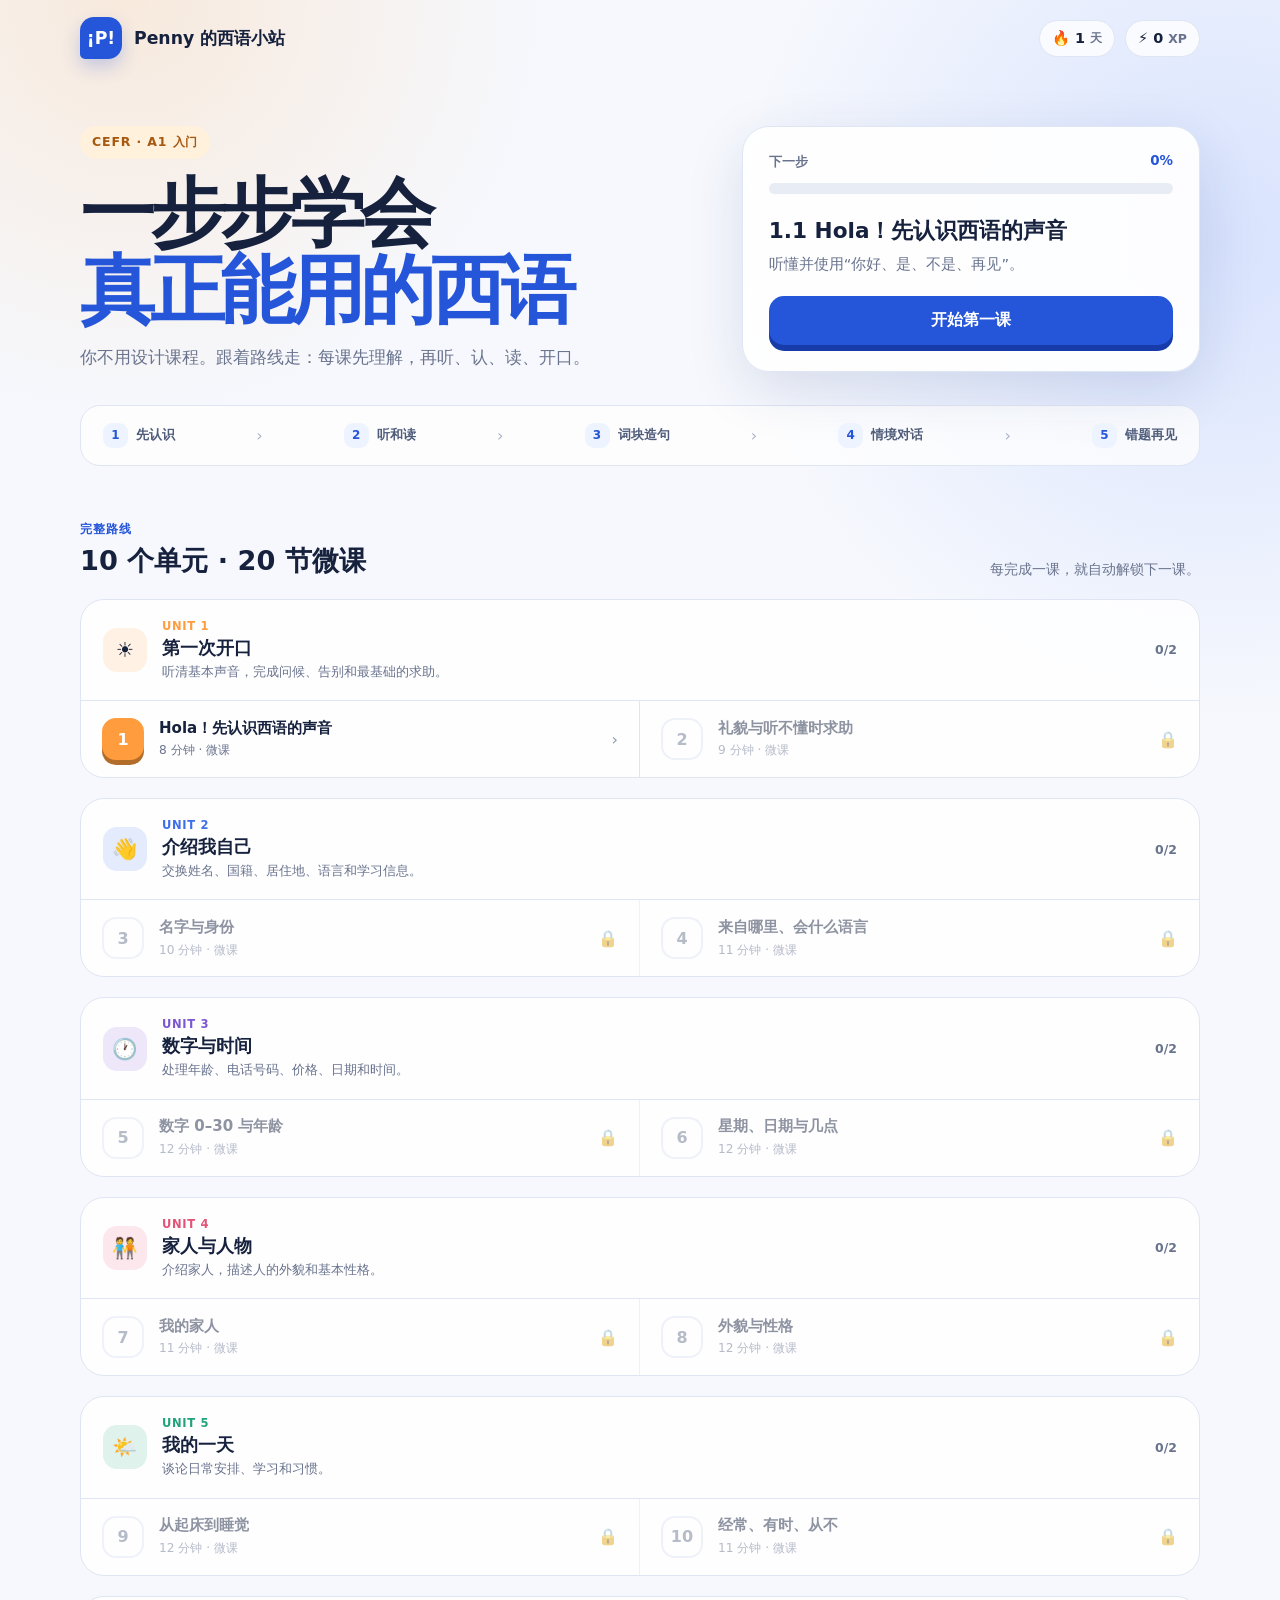
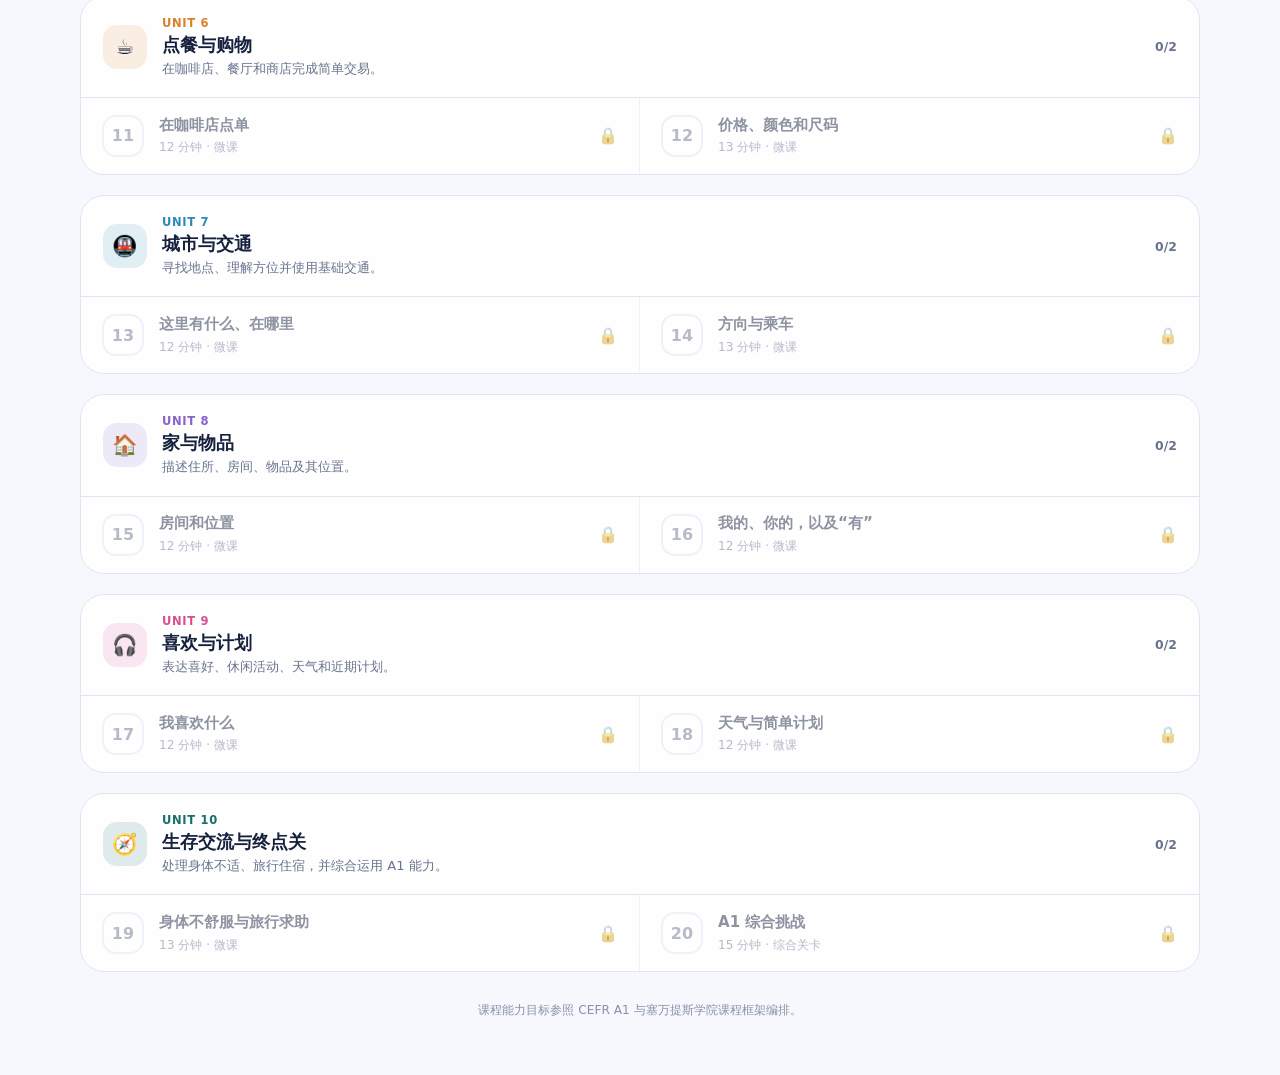
==== Penny-Spanish-A1-standalone.html @ f8fc7d8d "Add Spanish learning pages" ====
<!doctype html>
<html lang="zh-CN">
<head>
  <meta charset="UTF-8" />
  <meta name="viewport" content="width=device-width, initial-scale=1.0" />
  <meta name="theme-color" content="#2555d9" />
  <meta name="description" content="Penny 的西班牙语 A1 学习路线：从零开始，先学再练，不做拼写题。" />
  <title>Penny 的西语小站 · A1</title>
  <style>:root {
  --ink:#16213d; --muted:#69738d; --blue:#2555d9; --blue-dark:#173ba8;
  --blue-soft:#edf3ff; --paper:#fff; --bg:#f6f8fd; --line:#dfe5f2;
  --orange:#ff9c3d; --mint:#1f9f79; --red:#d9475c;
  --shadow:0 18px 55px rgba(29,55,118,.13);
}
*{box-sizing:border-box}
html{font-size:16px}
body{margin:0;min-height:100vh;color:var(--ink);background:radial-gradient(circle at 10% 0,rgba(255,171,81,.19),transparent 26rem),radial-gradient(circle at 95% 9%,rgba(54,112,255,.16),transparent 30rem),var(--bg);font-family:ui-rounded,"SF Pro Rounded","PingFang SC","Microsoft YaHei",system-ui,sans-serif}
button{font:inherit}
button:focus-visible{outline:4px solid rgba(37,85,217,.2);outline-offset:3px}
[hidden]{display:none!important}
.topbar{width:min(100% - 32px,1120px);height:76px;margin:auto;display:flex;align-items:center;justify-content:space-between;gap:16px}
.brand{display:flex;align-items:center;gap:12px;border:0;background:none;color:var(--ink);font-weight:900;font-size:1.08rem;cursor:pointer;padding:0}
.brand-mark{width:42px;height:42px;display:grid;place-items:center;color:#fff;background:var(--blue);border-radius:14px 14px 14px 5px;box-shadow:0 8px 18px rgba(37,85,217,.24)}
.top-stats{display:flex;gap:10px}.top-stats>span{display:flex;align-items:center;gap:5px;padding:9px 12px;border:1px solid var(--line);border-radius:999px;background:rgba(255,255,255,.8);font-weight:800;font-size:.9rem}.top-stats i{font-style:normal;color:var(--muted);font-size:.78rem}
main{width:min(100% - 32px,1120px);margin:auto;padding:12px 0 56px}
.course-head{display:grid;grid-template-columns:minmax(0,1.15fr) minmax(310px,.85fr);gap:42px;align-items:center;padding:38px 0 32px}
.level-pill{display:inline-flex;padding:8px 12px;border-radius:999px;background:#fff1dc;color:#a75810;font-size:.78rem;font-weight:900;letter-spacing:.07em}
.course-head h1{margin:16px 0 14px;font-size:clamp(2.35rem,6vw,4.7rem);line-height:1.02;letter-spacing:-.065em}.course-head h1 em{font-style:normal;color:var(--blue)}
.course-head>div:first-child>p{max-width:610px;margin:0;color:var(--muted);font-size:1.08rem;line-height:1.75}
.continue-card{padding:26px;border:1px solid var(--line);border-radius:27px;background:rgba(255,255,255,.94);box-shadow:var(--shadow)}
.continue-top{display:flex;justify-content:space-between;color:var(--muted);font-size:.84rem;font-weight:850}.continue-top strong{color:var(--blue)}
.big-progress{height:11px;margin:12px 0 22px;background:#e8ecf5;border-radius:99px;overflow:hidden}.big-progress>div{width:0;height:100%;background:linear-gradient(90deg,var(--orange),#ffc45d);border-radius:inherit;transition:width .35s}
.continue-card h2{margin:0 0 8px;font-size:1.35rem;line-height:1.35}.continue-card p{margin:0 0 20px;color:var(--muted);line-height:1.55;font-size:.92rem}
.primary-btn{width:100%;border:0;border-radius:15px;padding:14px 20px;color:#fff;background:var(--blue);box-shadow:0 6px 0 var(--blue-dark);font-weight:900;cursor:pointer;transition:transform .12s,box-shadow .12s}.primary-btn:active{transform:translateY(4px);box-shadow:0 2px 0 var(--blue-dark)}
.review-link{width:100%;margin-top:14px;border:0;background:none;color:var(--red);font-weight:850;cursor:pointer}.review-link span{display:inline-grid;place-items:center;min-width:22px;height:22px;margin-left:4px;border-radius:99px;background:#ffe9ed}
.method-strip{display:flex;align-items:center;justify-content:space-between;gap:10px;padding:17px 22px;border:1px solid var(--line);border-radius:20px;background:rgba(255,255,255,.75);overflow:auto}.method-strip span{display:flex;align-items:center;gap:8px;white-space:nowrap;color:#4f5c7a;font-size:.84rem;font-weight:800}.method-strip b{width:25px;height:25px;display:grid;place-items:center;border-radius:9px;background:var(--blue-soft);color:var(--blue);font-size:.75rem}.method-strip i{font-style:normal;color:#aab3c7}
.section-heading{display:flex;justify-content:space-between;align-items:end;gap:20px;margin:52px 0 20px}.section-heading span{font-size:.78rem;color:var(--blue);font-weight:900;letter-spacing:.08em}.section-heading h2{font-size:1.7rem;margin:5px 0 0}.section-heading p{color:var(--muted);font-size:.9rem;margin:0}
.course-map{display:grid;gap:20px}.unit-card{position:relative;overflow:hidden;border:1px solid var(--line);border-radius:24px;background:rgba(255,255,255,.88)}
.unit-head{display:flex;align-items:center;gap:15px;padding:19px 22px;border-bottom:1px solid var(--line)}.unit-icon{width:44px;height:44px;display:grid;place-items:center;border-radius:14px;font-size:1.28rem;background:color-mix(in srgb,var(--unit-color) 14%,white)}.unit-copy{flex:1}.unit-copy small{display:block;color:var(--unit-color);font-weight:900;font-size:.72rem;letter-spacing:.06em}.unit-copy h3{margin:3px 0;font-size:1.1rem}.unit-copy p{margin:0;color:var(--muted);font-size:.82rem;line-height:1.4}.unit-state{font-size:.78rem;color:var(--muted);font-weight:800}
.lesson-list{display:grid;grid-template-columns:1fr 1fr}.lesson-node{display:grid;grid-template-columns:45px 1fr auto;align-items:center;gap:12px;padding:17px 21px;border:0;background:transparent;text-align:left;color:var(--ink);cursor:pointer;border-right:1px solid var(--line)}.lesson-node:last-child{border-right:0}.lesson-node:hover:not(:disabled){background:#f7f9ff}.lesson-node:disabled{cursor:not-allowed;opacity:.48}.node-index{width:42px;height:42px;display:grid;place-items:center;border:2px solid var(--line);border-radius:14px;font-weight:900;color:var(--muted);background:#fff}.lesson-node.current .node-index{color:#fff;border-color:var(--unit-color);background:var(--unit-color);box-shadow:0 5px 0 color-mix(in srgb,var(--unit-color) 70%,#000)}.lesson-node.complete .node-index{color:#fff;border-color:var(--mint);background:var(--mint)}.node-copy strong{display:block;font-size:.94rem;line-height:1.3}.node-copy small{display:block;margin-top:4px;color:var(--muted);font-size:.76rem}.node-score{font-weight:900;color:var(--mint);font-size:.8rem}.lock{color:#9099ad}.course-source{text-align:center;color:#8891a7;font-size:.76rem;padding:30px 0 0}
.lesson-screen{min-height:calc(100vh - 100px)}.lesson-shell{width:min(100%,820px);margin:4px auto 0;padding:0 0 34px}.lesson-progress-row{display:flex;align-items:center;gap:14px;margin:0 0 18px}.close-btn{width:39px;height:39px;flex:0 0 auto;border:0;border-radius:12px;background:#e9edf6;color:#68738e;font-size:1.55rem;line-height:1;cursor:pointer}.lesson-progress{height:12px;flex:1;background:#e4e9f3;border-radius:99px;overflow:hidden}.lesson-progress>div{width:0;height:100%;border-radius:inherit;background:linear-gradient(90deg,var(--orange),#ffc45d);transition:width .3s}.lesson-progress-row>span{min-width:48px;text-align:right;color:var(--muted);font-size:.82rem;font-weight:850}
.lesson-stage{min-height:635px;padding:clamp(24px,6vw,48px);border:1px solid var(--line);border-radius:29px;background:#fff;box-shadow:var(--shadow);display:flex;flex-direction:column}.stage-kicker{color:var(--blue);font-size:.76rem;font-weight:900;letter-spacing:.08em;text-transform:uppercase}.lesson-stage h1{margin:9px 0 10px;font-size:clamp(1.85rem,5vw,2.8rem);line-height:1.15;letter-spacing:-.045em}.stage-sub{margin:0;color:var(--muted);line-height:1.65}.stage-body{flex:1;display:flex;flex-direction:column;justify-content:center;padding:28px 0}.intro-icon{width:86px;height:86px;display:grid;place-items:center;border-radius:27px;background:#fff0da;font-size:2.5rem;margin-bottom:24px;transform:rotate(-4deg)}.can-do{padding:18px;border-radius:18px;background:var(--blue-soft);color:#244394;line-height:1.55;font-weight:750}.stage-actions{display:flex;gap:12px;justify-content:flex-end}.secondary-btn{border:2px solid var(--line);border-bottom-width:5px;border-radius:15px;padding:11px 18px;background:#fff;color:var(--ink);font-weight:850;cursor:pointer}.stage-actions .primary-btn{width:auto;min-width:150px}
.word-grid{display:grid;grid-template-columns:1fr 1fr;gap:12px}.word-card{position:relative;padding:18px 55px 18px 18px;border:2px solid var(--line);border-radius:18px;background:#fff}.word-card strong{display:block;font-size:1.25rem;margin-bottom:5px}.word-card>span{color:var(--muted);font-size:.9rem}.mini-sound{position:absolute;right:13px;top:13px;width:36px;height:36px;display:grid;place-items:center;border:0;border-radius:11px;background:var(--blue-soft);color:var(--blue);cursor:pointer}.mini-sound svg{width:19px}.word-tip{grid-column:1/-1;margin-top:7px;padding:12px 15px;border-radius:14px;background:#fff7e9;color:#8a581d;font-size:.84rem;line-height:1.5}
.grammar-card{padding:23px;border:1px solid #cbd8fb;border-radius:21px;background:linear-gradient(145deg,#f4f7ff,#fff)}.grammar-card h2{margin:0 0 8px;font-size:1.35rem}.grammar-card>p{margin:0 0 17px;color:#52617f;line-height:1.65}.examples{display:grid;gap:8px}.examples span{padding:10px 12px;border-radius:11px;background:#fff;color:#33415f;font-size:.9rem;font-weight:750}.listen-box{display:flex;align-items:center;gap:20px}.sound-main{width:86px;height:86px;display:grid;place-items:center;flex:0 0 auto;border:0;border-radius:25px;background:var(--blue);color:#fff;box-shadow:0 8px 0 var(--blue-dark);cursor:pointer}.sound-main:active{transform:translateY(5px);box-shadow:0 3px 0 var(--blue-dark)}.sound-main svg{width:37px}.slow-btn{margin-top:12px;border:1px solid #cbd7fb;border-radius:11px;padding:8px 11px;background:var(--blue-soft);color:var(--blue-dark);font-weight:800;cursor:pointer}.big-prompt{font-size:clamp(1.55rem,5vw,2.5rem);font-weight:900;line-height:1.3}.context{color:var(--muted);font-weight:750;margin-bottom:10px}
.answers{display:grid;grid-template-columns:1fr 1fr;gap:11px}.answer{min-height:62px;padding:13px 15px;border:2px solid var(--line);border-bottom-width:5px;border-radius:16px;background:#fff;color:var(--ink);font-weight:780;text-align:left;cursor:pointer;line-height:1.4}.answer:hover:not(:disabled){border-color:#9fb4f0;background:#f8faff}.answer.correct{border-color:var(--mint);background:#ebfaf5;color:#157258}.answer.wrong{border-color:var(--red);background:#fff0f2;color:#a32f40}.answer:disabled{cursor:default}.feedback{display:flex;align-items:center;justify-content:space-between;gap:15px;margin-top:18px;padding:16px;border-radius:17px}.feedback.good{background:#eafaf4;color:#176e56}.feedback.bad{background:#fff0f2;color:#9e3041}.feedback strong{display:block;margin-bottom:3px}.feedback small{font-size:.84rem;line-height:1.45}.feedback .primary-btn{width:auto;min-width:115px;box-shadow:none;background:currentColor}.feedback .primary-btn span{color:#fff}
.token-bank,.sentence-line{display:flex;flex-wrap:wrap;gap:10px;min-height:73px;padding:14px;border-radius:16px}.sentence-line{margin-bottom:15px;border:2px dashed #cbd4e5;background:#fafbfe}.token-bank{background:#f0f3f9}.token{border:2px solid #d4dbea;border-bottom-width:4px;border-radius:12px;padding:10px 13px;background:#fff;color:var(--ink);font-weight:850;cursor:pointer}.token.used{opacity:.28;pointer-events:none}.order-tools{display:flex;justify-content:space-between;align-items:center;margin-top:14px}.order-tools small{color:var(--muted)}.check-btn{border:0;border-radius:13px;padding:11px 18px;background:var(--blue);color:#fff;font-weight:900;cursor:pointer}.check-btn:disabled{opacity:.4;cursor:not-allowed}
.summary{text-align:center;align-items:center}.summary-icon{width:96px;height:96px;display:grid;place-items:center;border-radius:30px;background:#fff0da;font-size:2.8rem;transform:rotate(-5deg);margin:0 auto 20px}.score-ring{font-size:2.6rem;color:var(--blue);font-weight:950;letter-spacing:-.05em}.summary-list{display:flex;justify-content:center;gap:12px;margin:22px 0}.summary-list span{padding:10px 14px;border-radius:12px;background:#f1f4fa;color:#53607b;font-size:.85rem;font-weight:800}
.match-grid{display:grid;grid-template-columns:1fr 1fr;gap:10px}.match-item{min-height:54px;border:2px solid var(--line);border-bottom-width:4px;border-radius:14px;background:#fff;font-weight:800;color:var(--ink);cursor:pointer}.match-item.selected{border-color:var(--blue);background:var(--blue-soft)}.match-item.matched{border-color:var(--mint);background:#eafaf4;color:#157258;pointer-events:none}.match-status{text-align:center;color:var(--muted);font-size:.86rem;margin-top:14px}
@media(max-width:820px){.course-head{grid-template-columns:1fr;gap:26px;padding-top:20px}.course-head h1 br{display:none}.lesson-list{grid-template-columns:1fr}.lesson-node{border-right:0;border-bottom:1px solid var(--line)}.lesson-node:last-child{border-bottom:0}.method-strip{justify-content:flex-start}.section-heading{margin-top:38px}.lesson-stage{min-height:620px}}
@media(max-width:560px){.topbar,main{width:min(100% - 18px,1120px)}.topbar{height:64px}.brand-name{display:none}.brand-mark{width:39px;height:39px}.top-stats>span:first-child{display:none}.course-head{padding-top:13px}.course-head h1{font-size:2.55rem}.continue-card{padding:21px;border-radius:23px}.method-strip{margin:0 -9px;border-left:0;border-right:0;border-radius:0}.section-heading{align-items:start}.section-heading>p{display:none}.unit-head{padding:16px}.unit-state{display:none}.lesson-node{padding:15px}.lesson-stage{padding:22px 18px;border-radius:22px;min-height:calc(100vh - 105px)}.answers,.word-grid{grid-template-columns:1fr}.feedback{align-items:stretch;flex-direction:column}.feedback .primary-btn{width:100%}.stage-actions{flex-direction:column-reverse}.stage-actions .primary-btn{width:100%}.secondary-btn{width:100%}.listen-box{align-items:flex-start;flex-direction:column}.summary-list{flex-wrap:wrap}.match-item{font-size:.9rem}.lesson-progress-row{margin-top:3px}}
@media(prefers-reduced-motion:reduce){*{transition:none!important;scroll-behavior:auto!important}}
</style>
</head>
<body>
  <header class="topbar">
    <button class="brand" id="homeBtn" aria-label="返回课程首页">
      <span class="brand-mark">¡P!</span><span class="brand-name">Penny 的西语小站</span>
    </button>
    <div class="top-stats" aria-label="学习数据">
      <span title="连续学习天数">🔥 <b id="streak">1</b><i>天</i></span>
      <span title="累计经验值">⚡ <b id="xp">0</b><i>XP</i></span>
    </div>
  </header>

  <main>
    <section id="dashboard" class="screen dashboard-screen">
      <div class="course-head">
        <div>
          <span class="level-pill">CEFR · A1 入门</span>
          <h1>一步步学会<br><em>真正能用的西语</em></h1>
          <p>你不用设计课程。跟着路线走：每课先理解，再听、认、读、开口。</p>
        </div>
        <div class="continue-card">
          <div class="continue-top"><span>下一步</span><strong id="coursePercent">0%</strong></div>
          <div class="big-progress"><div id="courseProgress"></div></div>
          <h2 id="nextLessonTitle">Hola！先认识西语的声音</h2>
          <p id="nextLessonGoal">听懂并使用最基本的问候。</p>
          <button class="primary-btn" id="continueBtn">开始第一课</button>
          <button class="review-link" id="reviewBtn" hidden>复习错题 <span id="reviewCount">0</span></button>
        </div>
      </div>

      <div class="method-strip" aria-label="每课学习流程">
        <span><b>1</b> 先认识</span><i>›</i><span><b>2</b> 听和读</span><i>›</i><span><b>3</b> 词块造句</span><i>›</i><span><b>4</b> 情境对话</span><i>›</i><span><b>5</b> 错题再见</span>
      </div>

      <div class="section-heading">
        <div><span>完整路线</span><h2>10 个单元 · 20 节微课</h2></div>
        <p>每完成一课，就自动解锁下一课。</p>
      </div>
      <div id="courseMap" class="course-map"></div>
      <footer class="course-source">课程能力目标参照 CEFR A1 与塞万提斯学院课程框架编排。</footer>
    </section>

    <section id="lessonScreen" class="screen lesson-screen" hidden>
      <div class="lesson-shell">
        <div class="lesson-progress-row">
          <button class="close-btn" id="closeLesson" aria-label="退出本课">×</button>
          <div class="lesson-progress" role="progressbar" aria-label="本课进度" aria-valuemin="0" aria-valuemax="100"><div id="lessonProgress"></div></div>
          <span id="lessonStep">1 / 7</span>
        </div>
        <div id="lessonStage" class="lesson-stage" aria-live="polite"></div>
      </div>
    </section>
  </main>

  <template id="soundIcon">
    <svg viewBox="0 0 24 24" fill="none" stroke="currentColor" stroke-width="2.2" aria-hidden="true"><path d="M11 5 6 9H3v6h3l5 4V5Z"/><path d="M15.5 8.5a5 5 0 0 1 0 7"/><path d="M18 6a8.5 8.5 0 0 1 0 12"/></svg>
  </template>

  <script>window.COURSE = {
  title: '西班牙语 A1 路线',
  subtitle: '从完全零基础，到能处理简单日常交流',
  units: [
    {
      id: 'u1', number: 1, title: '第一次开口', icon: '☀️', color: '#ff9c3d',
      goal: '听清基本声音，完成问候、告别和最基础的求助。',
      lessons: [
        {
          id: 'l1', title: 'Hola！先认识西语的声音', minutes: 8,
          canDo: '听懂并使用“你好、是、不是、再见”。',
          words: [
            {es:'hola', zh:'你好', tip:'h 不发音，读起来接近“哦啦”。'},
            {es:'sí', zh:'是；对', tip:'í 上的重音符号表示这里要重读。'},
            {es:'no', zh:'不；不是', tip:'西语的 o 发音干净，不要拖成“欧”。'},
            {es:'adiós', zh:'再见', tip:'重音落在 ó。'}
          ],
          grammar: {title:'西语元音很稳定', body:'a、e、i、o、u 通常分别保持接近“啊、诶、衣、哦、乌”的声音。先听准，不要求你现在拼写。', examples:['hola · 你好','sí · 是','no · 不']},
          sentence: {es:'Hola, soy Penny.', zh:'你好，我是 Penny。'},
          order: {tokens:['Hola,','soy','Penny.'], answer:'Hola, soy Penny.', zh:'你好，我是 Penny。'},
          dialogue: {context:'第一次见到新同学。', prompt:'对方说：¡Hola!', choices:['¡Hola!','Adiós.','No.','Perdón.'], answer:'¡Hola!', note:'别人问候你时，直接用 Hola 回应就很自然。'}
        },
        {
          id: 'l2', title: '礼貌与听不懂时求助', minutes: 9,
          canDo: '说谢谢、请、对不起，并请对方慢一点或重复。',
          words: [
            {es:'gracias', zh:'谢谢', tip:'常用表达，末尾 s 要轻轻带出。'},
            {es:'por favor', zh:'请', tip:'放在请求后面会更自然。'},
            {es:'perdón', zh:'对不起；劳驾', tip:'可用于道歉或引起别人注意。'},
            {es:'no entiendo', zh:'我不明白', tip:'entender 是“理解”，这里直接记整句。'}
          ],
          grammar: {title:'先学整块表达', body:'初学阶段不用急着拆每个词。把 No entiendo 和 ¿Puede repetir? 当作两块能立刻使用的工具。', examples:['No entiendo. · 我不明白','¿Puede repetir? · 您能重复吗？','Más despacio, por favor. · 请慢一点']},
          sentence: {es:'Más despacio, por favor.', zh:'请说慢一点。'},
          order: {tokens:['No','entiendo.'], answer:'No entiendo.', zh:'我不明白。'},
          dialogue: {context:'对方说得太快，你没有听懂。', prompt:'最合适的回应是：', choices:['¿Puede repetir, por favor?','Muy bien.','Me llamo Penny.','Hasta mañana.'], answer:'¿Puede repetir, por favor?', note:'Puede repetir 是礼貌的“您能重复吗”。'}
        }
      ]
    },
    {
      id: 'u2', number: 2, title: '介绍我自己', icon: '👋', color: '#3f6ee8',
      goal: '交换姓名、国籍、居住地、语言和学习信息。',
      lessons: [
        {
          id: 'l3', title: '名字与身份', minutes: 10,
          canDo: '介绍自己的名字，并询问对方叫什么。',
          words: [
            {es:'me llamo', zh:'我叫……', tip:'ll 在多数地区接近汉语“耶/亚”的起始音。'},
            {es:'soy', zh:'我是……', tip:'来自 ser，用于身份。'},
            {es:'¿cómo?', zh:'怎样；怎么', tip:'疑问词带重音符号。'},
            {es:'mucho gusto', zh:'很高兴认识你', tip:'见面时的固定表达。'}
          ],
          grammar: {title:'Me llamo 和 Soy', body:'Me llamo + 名字表示“我叫……”；Soy + 身份或国籍表示“我是……”。', examples:['Me llamo Penny. · 我叫 Penny','Soy estudiante. · 我是学生','¿Cómo te llamas? · 你叫什么？']},
          sentence: {es:'Me llamo Penny y soy estudiante.', zh:'我叫 Penny，是一名学生。'},
          order: {tokens:['Me','llamo','Penny.'], answer:'Me llamo Penny.', zh:'我叫 Penny。'},
          dialogue: {context:'别人问：¿Cómo te llamas?', prompt:'选择正确回答。', choices:['Me llamo Penny.','Estoy bien.','Soy de China.','Tengo veinte años.'], answer:'Me llamo Penny.', note:'¿Cómo te llamas? 专门询问名字。'}
        },
        {
          id: 'l4', title: '来自哪里、会什么语言', minutes: 11,
          canDo: '说出来自哪里、住在哪里，以及会说什么语言。',
          words: [
            {es:'China', zh:'中国', tip:'西班牙语中 ch 发音接近“吃”的开头。'},
            {es:'español', zh:'西班牙语', tip:'ñ 是西语特色字母，接近“ny”。'},
            {es:'vivo en', zh:'我住在……', tip:'地点前常用 en。'},
            {es:'hablo', zh:'我说；我会说', tip:'h 不发音。'}
          ],
          grammar: {title:'de 表来源，en 表地点', body:'Soy de + 地方表示来自哪里；Vivo en + 地方表示住在哪里。', examples:['Soy de China. · 我来自中国','Vivo en Wuhan. · 我住在武汉','Hablo chino. · 我说中文']},
          sentence: {es:'Soy de China y vivo en Wuhan.', zh:'我来自中国，住在武汉。'},
          order: {tokens:['Vivo','en','Wuhan.'], answer:'Vivo en Wuhan.', zh:'我住在武汉。'},
          dialogue: {context:'对方问：¿De dónde eres?（你来自哪里？）', prompt:'选择正确回答。', choices:['Soy de China.','Vivo bien.','Hablo en China.','Me llamo China.'], answer:'Soy de China.', note:'¿De dónde eres? 询问来源，回答用 Soy de…。'}
        }
      ]
    },
    {
      id: 'u3', number: 3, title: '数字与时间', icon: '🕐', color: '#7b57d1',
      goal: '处理年龄、电话号码、价格、日期和时间。',
      lessons: [
        {
          id: 'l5', title: '数字 0–30 与年龄', minutes: 12,
          canDo: '听懂基础数字，说自己的年龄和电话号码。',
          words: [
            {es:'uno', zh:'一', tip:'放在名词前有时会变成 un。'},
            {es:'diez', zh:'十', tip:'西班牙常读 /θ/，拉美通常读 /s/；都正确。'},
            {es:'veintiuno', zh:'二十一', tip:'放在阳性名词 años 前写作 veintiún。'},
            {es:'años', zh:'岁；年', tip:'ñ 不能读成普通 n。'}
          ],
          grammar: {title:'西语用“拥有”表达年龄', body:'中文说“我是二十一岁”，西语说 Tengo veintiún años，字面是“我拥有二十一年”。', examples:['Tengo veintiún años. · 我二十一岁','¿Cuántos años tienes? · 你几岁？','Mi número es… · 我的号码是……']},
          sentence: {es:'Tengo veintiún años.', zh:'我二十一岁。'},
          order: {tokens:['Tengo','veintiún','años.'], answer:'Tengo veintiún años.', zh:'我二十一岁。'},
          dialogue: {context:'别人问：¿Cuántos años tienes?', prompt:'选择正确回答。', choices:['Tengo veintiún años.','Soy veintiuno.','Me llamo veintiuno.','Vivo veintiuno.'], answer:'Tengo veintiún años.', note:'年龄固定用 tener + 数字 + años。'}
        },
        {
          id: 'l6', title: '星期、日期与几点', minutes: 12,
          canDo: '询问和理解星期、日期及整点时间。',
          words: [
            {es:'hoy', zh:'今天', tip:'h 不发音。'},
            {es:'mañana', zh:'明天；早晨', tip:'具体意思由语境决定。'},
            {es:'lunes', zh:'星期一', tip:'西语的星期通常不大写。'},
            {es:'la hora', zh:'时间；钟点', tip:'¿Qué hora es? 表示“几点了？”'}
          ],
          grammar: {title:'一点用单数，其余用复数', body:'一点说 Es la una；两点及以后说 Son las dos / tres…。', examples:['Es la una. · 一点','Son las tres. · 三点','Hoy es lunes. · 今天星期一']},
          sentence: {es:'Hoy es lunes y son las tres.', zh:'今天星期一，现在三点。'},
          order: {tokens:['Son','las','tres.'], answer:'Son las tres.', zh:'现在三点。'},
          dialogue: {context:'你想知道现在几点。', prompt:'应该怎样问？', choices:['¿Qué hora es?','¿Cuántos años tienes?','¿Cómo te llamas?','¿Dónde vives?'], answer:'¿Qué hora es?', note:'¿Qué hora es? 是询问时间的固定说法。'}
        }
      ]
    },
    {
      id: 'u4', number: 4, title: '家人与人物', icon: '🧑‍🤝‍🧑', color: '#e25475',
      goal: '介绍家人，描述人的外貌和基本性格。',
      lessons: [
        {
          id: 'l7', title: '我的家人', minutes: 11,
          canDo: '说清家庭成员和简单关系。',
          words: [
            {es:'madre', zh:'母亲', tip:'也常说 mamá。'},
            {es:'padre', zh:'父亲', tip:'也常说 papá。'},
            {es:'hermana', zh:'姐妹', tip:'男性兄弟是 hermano。'},
            {es:'familia', zh:'家庭；家人', tip:'重音在 mi。'}
          ],
          grammar: {title:'mi 是“我的”', body:'mi + 单数名词，mis + 复数名词。它不随说话者性别变化。', examples:['mi madre · 我的母亲','mis hermanos · 我的兄弟姐妹','Esta es mi familia. · 这是我的家人']},
          sentence: {es:'Esta es mi madre.', zh:'这是我的母亲。'},
          order: {tokens:['Esta','es','mi','familia.'], answer:'Esta es mi familia.', zh:'这是我的家人。'},
          dialogue: {context:'你向朋友展示一张家庭照。', prompt:'怎样介绍照片中的母亲？', choices:['Esta es mi madre.','Soy mi madre.','Tiene mi madre.','Vivo mi madre.'], answer:'Esta es mi madre.', note:'介绍某人可以用 Este/Esta es…。'}
        },
        {
          id: 'l8', title: '外貌与性格', minutes: 12,
          canDo: '用几个简单词描述一个人。',
          words: [
            {es:'alta', zh:'高的（女性）', tip:'描述男性通常用 alto。'},
            {es:'joven', zh:'年轻的', tip:'男女形式相同。'},
            {es:'simpática', zh:'友善的（女性）', tip:'男性形式是 simpático。'},
            {es:'pelo', zh:'头发', tip:'Tiene el pelo largo = 她/他留长发。'}
          ],
          grammar: {title:'形容词常配合阴阳性', body:'很多以 -o 结尾的形容词描述女性时变成 -a；以 -e 等结尾的词常不变。', examples:['Él es alto. · 他很高','Ella es alta. · 她很高','Ella es joven. · 她很年轻']},
          sentence: {es:'Ella es joven y simpática.', zh:'她年轻而且友善。'},
          order: {tokens:['Ella','es','muy','simpática.'], answer:'Ella es muy simpática.', zh:'她非常友善。'},
          dialogue: {context:'朋友问：¿Cómo es Ana?（Ana 是什么样的人？）', prompt:'选择合适回答。', choices:['Es joven y simpática.','Se llama Ana.','Tiene veinte años de hora.','Vive una hermana.'], answer:'Es joven y simpática.', note:'¿Cómo es…? 常用来询问人的特点。'}
        }
      ]
    },
    {
      id: 'u5', number: 5, title: '我的一天', icon: '🌤️', color: '#20a27a',
      goal: '谈论日常安排、学习和习惯。',
      lessons: [
        {
          id: 'l9', title: '从起床到睡觉', minutes: 12,
          canDo: '按顺序描述一天中的基本活动。',
          words: [
            {es:'me levanto', zh:'我起床', tip:'这是反身动词 levantarse 的“我”形式。'},
            {es:'desayuno', zh:'我吃早餐；早餐', tip:'既可以是动词，也可以是名词。'},
            {es:'estudio', zh:'我学习', tip:'-o 常提示主语是“我”。'},
            {es:'duermo', zh:'我睡觉', tip:'来自 dormir。'}
          ],
          grammar: {title:'先掌握“我”的现在时', body:'许多规则动词的“我”形式以 -o 结尾：hablo、estudio、trabajo。先用它们说自己的生活。', examples:['Estudio español. · 我学西语','Trabajo por la tarde. · 我下午工作','Duermo a las once. · 我十一点睡']},
          sentence: {es:'Estudio por la mañana.', zh:'我上午学习。'},
          order: {tokens:['Me','levanto','a','las','ocho.'], answer:'Me levanto a las ocho.', zh:'我八点起床。'},
          dialogue: {context:'朋友问：¿Qué haces por la mañana?（你上午做什么？）', prompt:'选择合适回答。', choices:['Estudio por la mañana.','Soy la mañana.','Tengo la mañana.','Me llamo mañana.'], answer:'Estudio por la mañana.', note:'¿Qué haces? 是“你做什么？”。'}
        },
        {
          id: 'l10', title: '经常、有时、从不', minutes: 11,
          canDo: '表达活动频率和简单习惯。',
          words: [
            {es:'siempre', zh:'总是', tip:'表示最高频率。'},
            {es:'normalmente', zh:'通常', tip:'很多 -mente 结尾的词相当于副词。'},
            {es:'a veces', zh:'有时', tip:'作为一个固定词组记忆。'},
            {es:'nunca', zh:'从不', tip:'放在动词前可直接否定。'}
          ],
          grammar: {title:'频率词放在动词附近', body:'Siempre estudio…、A veces estudio…、Nunca estudio…。这些词不随人称变化。', examples:['Siempre desayuno. · 我总吃早餐','A veces cocino. · 我有时做饭','Nunca fumo. · 我从不抽烟']},
          sentence: {es:'A veces estudio por la noche.', zh:'我有时晚上学习。'},
          order: {tokens:['Nunca','bebo','café.'], answer:'Nunca bebo café.', zh:'我从不喝咖啡。'},
          dialogue: {context:'别人问：¿Estudias español todos los días?', prompt:'你想说“有时学习”。', choices:['A veces estudio.','Soy estudio.','Estudio nunca a veces.','Tengo español.'], answer:'A veces estudio.', note:'A veces 可以直接放在动词前。'}
        }
      ]
    },
    {
      id: 'u6', number: 6, title: '点餐与购物', icon: '☕', color: '#d98029',
      goal: '在咖啡店、餐厅和商店完成简单交易。',
      lessons: [
        {
          id: 'l11', title: '在咖啡店点单', minutes: 12,
          canDo: '礼貌地点饮料和食物，并请求结账。',
          words: [
            {es:'agua', zh:'水', tip:'虽然以 a 开头，agua 仍是阴性名词。'},
            {es:'café', zh:'咖啡', tip:'é 表示末尾重读。'},
            {es:'quiero', zh:'我想要', tip:'来自 querer。'},
            {es:'la cuenta', zh:'账单', tip:'结账时说 La cuenta, por favor。'}
          ],
          grammar: {title:'Quiero + 东西', body:'Quiero… 直接清楚；在服务场景中加 por favor 就足够礼貌。', examples:['Quiero un café. · 我想要一杯咖啡','Para mí, agua. · 我要水','La cuenta, por favor. · 请结账']},
          sentence: {es:'Quiero un café con leche.', zh:'我想要一杯牛奶咖啡。'},
          order: {tokens:['La','cuenta,','por','favor.'], answer:'La cuenta, por favor.', zh:'请结账。'},
          dialogue: {context:'店员问：¿Qué desea?（您要什么？）', prompt:'你想点一杯咖啡。', choices:['Quiero un café, por favor.','Soy un café.','Tengo la cuenta.','Café llamo.'], answer:'Quiero un café, por favor.', note:'Quiero + 名词是最实用的点单句式。'}
        },
        {
          id: 'l12', title: '价格、颜色和尺码', minutes: 13,
          canDo: '询问价格，并指出想要的颜色或尺码。',
          words: [
            {es:'¿cuánto cuesta?', zh:'多少钱？', tip:'cuánto 是疑问词，要带重音。'},
            {es:'barato', zh:'便宜的', tip:'女性形式 barata。'},
            {es:'grande', zh:'大的；大码', tip:'男女形式相同。'},
            {es:'rojo', zh:'红色的', tip:'女性形式 roja。'}
          ],
          grammar: {title:'名词前常需要 un / una', body:'un 常配阳性单数名词，una 常配阴性单数名词。先跟着词一起记。', examples:['un café · 一杯咖啡','una camiseta · 一件T恤','una talla grande · 一个大码']},
          sentence: {es:'Quiero una camiseta roja.', zh:'我想要一件红色T恤。'},
          order: {tokens:['¿Cuánto','cuesta','esta','camiseta?'], answer:'¿Cuánto cuesta esta camiseta?', zh:'这件T恤多少钱？'},
          dialogue: {context:'你看中一件衣服，想问价格。', prompt:'应该怎样问？', choices:['¿Cuánto cuesta?','¿Qué hora es?','¿Dónde vives?','¿Cómo estás?'], answer:'¿Cuánto cuesta?', note:'问单件商品价格用 ¿Cuánto cuesta?。'}
        }
      ]
    },
    {
      id: 'u7', number: 7, title: '城市与交通', icon: '🚇', color: '#2b8ab7',
      goal: '寻找地点、理解方位并使用基础交通。',
      lessons: [
        {
          id: 'l13', title: '这里有什么、在哪里', minutes: 12,
          canDo: '询问某地是否有设施，以及具体在哪里。',
          words: [
            {es:'hay', zh:'有；存在', tip:'各种数量都用 hay，不变化。'},
            {es:'está', zh:'在……；位于', tip:'询问具体位置时常用。'},
            {es:'baño', zh:'卫生间', tip:'ñ 的声音接近“ny”。'},
            {es:'estación', zh:'车站', tip:'ó 重读。'}
          ],
          grammar: {title:'hay 与 está 不一样', body:'Hay 用来问“有没有”；está 用来问一个已知事物“在哪里”。', examples:['¿Hay un baño? · 有卫生间吗？','¿Dónde está el baño? · 卫生间在哪？','Hay una estación aquí. · 这里有车站']},
          sentence: {es:'Hay una farmacia cerca.', zh:'附近有一家药店。'},
          order: {tokens:['¿Dónde','está','el','baño?'], answer:'¿Dónde está el baño?', zh:'卫生间在哪里？'},
          dialogue: {context:'你不知道附近有没有地铁站。', prompt:'应该怎样问？', choices:['¿Hay una estación de metro cerca?','¿Es una estación?','¿Tengo metro?','¿Cuánto estación?'], answer:'¿Hay una estación de metro cerca?', note:'询问是否存在某处，用 ¿Hay…?。'}
        },
        {
          id: 'l14', title: '方向与乘车', minutes: 13,
          canDo: '听懂左右直行，并询问如何到达。',
          words: [
            {es:'derecha', zh:'右边', tip:'a la derecha = 向右。'},
            {es:'izquierda', zh:'左边', tip:'a la izquierda = 向左。'},
            {es:'todo recto', zh:'一直走', tip:'常见指路表达。'},
            {es:'autobús', zh:'公共汽车', tip:'ú 重读。'}
          ],
          grammar: {title:'¿Cómo llego a…?', body:'用这句询问“我怎么到……？”；方向前常用 a：a la derecha、a la izquierda。', examples:['Todo recto. · 一直走','Gira a la derecha. · 向右转','Voy en autobús. · 我坐公交去']},
          sentence: {es:'Sigue todo recto y gira a la izquierda.', zh:'一直走，然后向左转。'},
          order: {tokens:['Gira','a','la','derecha.'], answer:'Gira a la derecha.', zh:'向右转。'},
          dialogue: {context:'你想去火车站。', prompt:'选择正确问法。', choices:['¿Cómo llego a la estación?','¿Cuánto es la estación?','¿Quién estación?','¿Tengo a la estación?'], answer:'¿Cómo llego a la estación?', note:'¿Cómo llego a…? 是问路的核心句式。'}
        }
      ]
    },
    {
      id: 'u8', number: 8, title: '家与物品', icon: '🏠', color: '#8962c9',
      goal: '描述住所、房间、物品及其位置。',
      lessons: [
        {
          id: 'l15', title: '房间和位置', minutes: 12,
          canDo: '指出家中房间，并描述东西在哪里。',
          words: [
            {es:'cocina', zh:'厨房', tip:'西班牙常读 /θ/，拉美常读 /s/。'},
            {es:'habitación', zh:'房间；卧室', tip:'也常说 dormitorio。'},
            {es:'encima de', zh:'在……上面', tip:'作为整个介词短语记忆。'},
            {es:'debajo de', zh:'在……下面', tip:'与 encima de 相对。'}
          ],
          grammar: {title:'位置表达后接 de', body:'encima de、debajo de、al lado de 后面再接物品或地点。', examples:['encima de la mesa · 在桌上','debajo de la cama · 在床下','al lado de la puerta · 在门旁']},
          sentence: {es:'El libro está encima de la mesa.', zh:'书在桌子上。'},
          order: {tokens:['Está','debajo','de','la','cama.'], answer:'Está debajo de la cama.', zh:'它在床下面。'},
          dialogue: {context:'朋友问：¿Dónde está el libro?', prompt:'书在桌子上。', choices:['Está encima de la mesa.','Hay el libro mesa.','Es encima mesa.','Tiene una mesa.'], answer:'Está encima de la mesa.', note:'具体物品的位置用 está + 位置。'}
        },
        {
          id: 'l16', title: '我的、你的，以及“有”', minutes: 12,
          canDo: '谈论拥有的物品，并辨认是谁的。',
          words: [
            {es:'tengo', zh:'我有', tip:'来自 tener。'},
            {es:'tienes', zh:'你有', tip:'这是 tú 的形式。'},
            {es:'mi', zh:'我的', tip:'复数形式 mis。'},
            {es:'tu', zh:'你的', tip:'这里不带重音；tú 带重音时是“你”。'}
          ],
          grammar: {title:'tengo / tienes', body:'Tengo 表示“我有”，Tienes 表示“你有”。这两个形式要分别记住。', examples:['Tengo un libro. · 我有一本书','¿Tienes coche? · 你有车吗？','Es mi móvil. · 这是我的手机']},
          sentence: {es:'Tengo una habitación pequeña.', zh:'我有一间小房间。'},
          order: {tokens:['¿Tienes','un','ordenador?'], answer:'¿Tienes un ordenador?', zh:'你有电脑吗？'},
          dialogue: {context:'朋友指着手机问：¿Es tu móvil?', prompt:'你想回答“是的，是我的”。', choices:['Sí, es mi móvil.','Sí, tengo tu móvil.','Soy un móvil.','Está mi sí.'], answer:'Sí, es mi móvil.', note:'确认所属关系可用 Sí, es mi…。'}
        }
      ]
    },
    {
      id: 'u9', number: 9, title: '喜欢与计划', icon: '🎧', color: '#d64f91',
      goal: '表达喜好、休闲活动、天气和近期计划。',
      lessons: [
        {
          id: 'l17', title: '我喜欢什么', minutes: 12,
          canDo: '说自己喜欢或不喜欢的事物和活动。',
          words: [
            {es:'me gusta', zh:'我喜欢（单数或活动）', tip:'字面更接近“它令我喜欢”。'},
            {es:'me gustan', zh:'我喜欢（复数事物）', tip:'复数名词前用 gustan。'},
            {es:'música', zh:'音乐', tip:'ú 重读。'},
            {es:'leer', zh:'阅读', tip:'动词原形，可接在 me gusta 后。'}
          ],
          grammar: {title:'gusta 看后面的东西', body:'后面是一个事物或一个活动，用 gusta；后面是多个事物，用 gustan。', examples:['Me gusta el café. · 我喜欢咖啡','Me gusta leer. · 我喜欢阅读','Me gustan los libros. · 我喜欢书']},
          sentence: {es:'Me gusta escuchar música.', zh:'我喜欢听音乐。'},
          order: {tokens:['Me','gustan','los','libros.'], answer:'Me gustan los libros.', zh:'我喜欢书。'},
          dialogue: {context:'别人问：¿Qué te gusta hacer?', prompt:'你想说喜欢阅读。', choices:['Me gusta leer.','Soy leer.','Tengo gusta.','Leo me libros.'], answer:'Me gusta leer.', note:'喜欢做某事：Me gusta + 动词原形。'}
        },
        {
          id: 'l18', title: '天气与简单计划', minutes: 12,
          canDo: '描述常见天气，并说今天或明天要做什么。',
          words: [
            {es:'hace calor', zh:'天气热', tip:'描述天气常用 hacer。'},
            {es:'hace frío', zh:'天气冷', tip:'í 重读。'},
            {es:'llueve', zh:'下雨', tip:'ll 的发音随地区不同。'},
            {es:'voy a', zh:'我要；我打算', tip:'后面接动词原形。'}
          ],
          grammar: {title:'ir a + 动词：近期打算', body:'Voy a + 动词原形，用来表达“我打算做……”。', examples:['Voy a estudiar. · 我要学习','Voy a salir. · 我要出门','Mañana voy a descansar. · 明天我要休息']},
          sentence: {es:'Mañana voy a estudiar español.', zh:'明天我要学习西班牙语。'},
          order: {tokens:['Hoy','hace','mucho','calor.'], answer:'Hoy hace mucho calor.', zh:'今天天气很热。'},
          dialogue: {context:'朋友问：¿Qué vas a hacer mañana?', prompt:'你想说明天要休息。', choices:['Voy a descansar.','Soy descanso.','Hace descansar.','Tengo mañana.'], answer:'Voy a descansar.', note:'近期计划用 voy a + 动词原形。'}
        }
      ]
    },
    {
      id: 'u10', number: 10, title: '生存交流与终点关', icon: '🧭', color: '#176f69',
      goal: '处理身体不适、旅行住宿，并综合运用 A1 能力。',
      lessons: [
        {
          id: 'l19', title: '身体不舒服与旅行求助', minutes: 13,
          canDo: '简单表达疼痛、需要帮助和住宿需求。',
          words: [
            {es:'me duele', zh:'我……疼', tip:'后接一个部位：Me duele la cabeza。'},
            {es:'ayuda', zh:'帮助；救命', tip:'¡Ayuda! 可用于紧急求助。'},
            {es:'farmacia', zh:'药店', tip:'寻找药店时非常实用。'},
            {es:'reserva', zh:'预订', tip:'Tengo una reserva = 我有预订。'}
          ],
          grammar: {title:'Me duele + 身体部位', body:'表达一个部位疼用 me duele；此阶段先记最常用的完整句。', examples:['Me duele la cabeza. · 我头疼','Necesito ayuda. · 我需要帮助','Tengo una reserva. · 我有预订']},
          sentence: {es:'Necesito una farmacia, por favor.', zh:'我需要找一家药店。'},
          order: {tokens:['Me','duele','la','cabeza.'], answer:'Me duele la cabeza.', zh:'我头疼。'},
          dialogue: {context:'到酒店前台，你已经预订了房间。', prompt:'应该怎样说？', choices:['Tengo una reserva.','Soy una reserva.','Me duele la reserva.','Hay mi hotel.'], answer:'Tengo una reserva.', note:'酒店前台最常用的开场句之一。'}
        },
        {
          id: 'l20', title: 'A1 综合挑战', minutes: 15,
          canDo: '综合完成自我介绍、时间、点餐、问路和求助。',
          checkpoint: true,
          words: [
            {es:'¿De dónde eres?', zh:'你来自哪里？', tip:'回答 Soy de…。'},
            {es:'¿Cuánto cuesta?', zh:'多少钱？', tip:'购物场景。'},
            {es:'¿Dónde está…?', zh:'……在哪里？', tip:'询问具体位置。'},
            {es:'¿Puede repetir?', zh:'您能重复吗？', tip:'听不懂时的自救句。'}
          ],
          grammar: {title:'A1 的核心是“能做什么”', body:'不追求复杂句，而是能在对方说得慢且愿意配合时，处理具体、可预测的日常需要。', examples:['介绍自己','获取时间、价格与方向','点单、购物、住宿与简单求助']},
          sentence: {es:'Hola, me llamo Penny y soy de China.', zh:'你好，我叫 Penny，来自中国。'},
          order: {tokens:['Quiero','un','café,','por','favor.'], answer:'Quiero un café, por favor.', zh:'我想要一杯咖啡，谢谢。'},
          dialogue: {context:'你问了路，但对方说得太快。', prompt:'选择最有用的回应。', choices:['Más despacio, por favor.','¿Cuánto cuesta?','Tengo veinte años.','Me gusta leer.'], answer:'Más despacio, por favor.', note:'能主动请求放慢和重复，也是 A1 互动能力的一部分。'}
        }
      ]
    }
  ]
};
</script>
  <script>(() => {
  const $ = id => document.getElementById(id);
  const allLessons = COURSE.units.flatMap((unit, unitIndex) =>
    unit.lessons.map((lesson, lessonIndex) => ({...lesson, unit, unitIndex, lessonIndex}))
  );
  const soundSvg = () => $('soundIcon').innerHTML;
  const storageKey = 'pennySpanishA1V2';
  const legacy = JSON.parse(localStorage.getItem('pennySpanishProgress') || '{}');
  const saved = JSON.parse(localStorage.getItem(storageKey) || 'null') || {
    xp: Number(legacy.xp || 0), streak: Number(legacy.streak || 1), lastDay: legacy.lastDay || null,
    completed: {}, wrong: [], currentId: 'l1'
  };
  const state = { lesson:null, step:0, score:0, total:0, mistakes:0, review:false, reviewItems:[] };
  const stageNames = ['目标','认识','规律','配对','听辨','读句','造句','对话','完成'];

  function persist() { localStorage.setItem(storageKey, JSON.stringify(saved)); }
  function shuffle(items) {
    const a = [...items];
    for (let i=a.length-1;i>0;i--) { const j=Math.floor(Math.random()*(i+1)); [a[i],a[j]]=[a[j],a[i]]; }
    return a;
  }
  function escapeHtml(value) {
    return String(value).replace(/[&<>'"]/g, c => ({'&':'&amp;','<':'&lt;','>':'&gt;',"'":'&#39;','"':'&quot;'}[c]));
  }
  function speak(text, rate=.86) {
    if (!('speechSynthesis' in window)) return;
    speechSynthesis.cancel();
    const u = new SpeechSynthesisUtterance(text); u.lang='es-ES'; u.rate=rate; u.pitch=1;
    const voice = speechSynthesis.getVoices().find(v => v.lang.toLowerCase().startsWith('es'));
    if (voice) u.voice=voice;
    speechSynthesis.speak(u);
  }
  function firstIncompleteIndex() {
    const index = allLessons.findIndex(l => !saved.completed[l.id]);
    return index === -1 ? allLessons.length - 1 : index;
  }
  function isUnlocked(index) { return index <= firstIncompleteIndex() || !!saved.completed[allLessons[index].id]; }
  function nextLesson() { return allLessons[firstIncompleteIndex()] || allLessons[0]; }

  function renderDashboard() {
    $('dashboard').hidden=false; $('lessonScreen').hidden=true;
    const completeCount = Object.keys(saved.completed).filter(id => allLessons.some(l => l.id===id)).length;
    const percent = Math.round(completeCount/allLessons.length*100);
    const next = nextLesson();
    $('coursePercent').textContent=`${percent}%`;
    $('courseProgress').style.width=`${percent}%`;
    $('nextLessonTitle').textContent = completeCount===allLessons.length ? 'A1 路线已完成，可以自由复习' : `${next.unit.number}.${next.lessonIndex+1} ${next.title}`;
    $('nextLessonGoal').textContent = completeCount===allLessons.length ? '你已经走完整条路线。继续重练薄弱课程，让表达更稳定。' : next.canDo;
    $('continueBtn').textContent = completeCount ? (completeCount===allLessons.length ? '重练终点关' : '继续学习') : '开始第一课';
    $('xp').textContent=saved.xp; $('streak').textContent=saved.streak;
    $('reviewCount').textContent=saved.wrong.length;
    $('reviewBtn').hidden=saved.wrong.length===0;
    $('courseMap').innerHTML='';
    COURSE.units.forEach((unit, ui) => {
      const completedInUnit=unit.lessons.filter(l=>saved.completed[l.id]).length;
      const wrap=document.createElement('article'); wrap.className='unit-card'; wrap.style.setProperty('--unit-color',unit.color);
      wrap.innerHTML=`<div class="unit-head"><span class="unit-icon">${unit.icon}</span><div class="unit-copy"><small>UNIT ${unit.number}</small><h3>${escapeHtml(unit.title)}</h3><p>${escapeHtml(unit.goal)}</p></div><span class="unit-state">${completedInUnit}/${unit.lessons.length}</span></div><div class="lesson-list"></div>`;
      const list=wrap.querySelector('.lesson-list');
      unit.lessons.forEach((lesson, li) => {
        const globalIndex=allLessons.findIndex(l=>l.id===lesson.id);
        const unlocked=isUnlocked(globalIndex); const complete=saved.completed[lesson.id]; const current=globalIndex===firstIncompleteIndex();
        const btn=document.createElement('button');
        btn.className=`lesson-node ${complete?'complete':''} ${current&&!complete?'current':''}`; btn.disabled=!unlocked;
        btn.innerHTML=`<span class="node-index">${complete?'✓':globalIndex+1}</span><span class="node-copy"><strong>${escapeHtml(lesson.title)}</strong><small>${lesson.minutes} 分钟 · ${lesson.checkpoint?'综合关卡':'微课'}</small></span>${complete?`<span class="node-score">${complete.score}%</span>`:`<span class="lock">${unlocked?'›':'🔒'}</span>`}`;
        btn.addEventListener('click',()=>startLesson(allLessons[globalIndex])); list.appendChild(btn);
      });
      $('courseMap').appendChild(wrap);
    });
    window.scrollTo({top:0,behavior:'smooth'});
  }

  function showLesson() {
    $('dashboard').hidden=true; $('lessonScreen').hidden=false; window.scrollTo({top:0,behavior:'smooth'});
  }
  function startLesson(lesson) {
    state.lesson=lesson; state.step=0; state.score=0; state.total=0; state.mistakes=0; state.review=false;
    saved.currentId=lesson.id; persist(); showLesson(); renderStage();
  }
  function nextStage() { state.step+=1; renderStage(); }
  function prevStage() { if(state.step>0){state.step-=1;renderStage();} }
  function updateLessonProgress(total=stageNames.length) {
    const current=Math.min(state.step+1,total);
    $('lessonStep').textContent=`${current} / ${total}`;
    $('lessonProgress').style.width=`${Math.max(5,(state.step/(total-1))*100)}%`;
    document.querySelector('.lesson-progress').setAttribute('aria-valuenow',Math.round(state.step/(total-1)*100));
  }
  function actionButtons(nextLabel='继续') {
    return `<div class="stage-actions"><button class="secondary-btn" data-action="back">返回</button><button class="primary-btn" data-action="next">${nextLabel}</button></div>`;
  }
  function bindNav() {
    document.querySelector('[data-action="next"]')?.addEventListener('click',nextStage);
    document.querySelector('[data-action="back"]')?.addEventListener('click',prevStage);
  }
  function shell(kicker,title,sub,body,actions='') {
    $('lessonStage').innerHTML=`<div class="stage-kicker">${kicker}</div><h1>${title}</h1>${sub?`<p class="stage-sub">${sub}</p>`:''}<div class="stage-body">${body}</div>${actions}`;
  }

  function renderStage() {
    if (state.review) return renderReview();
    updateLessonProgress();
    const l=state.lesson;
    if(state.step===0) {
      shell(`UNIT ${l.unit.number} · 第 ${l.lessonIndex+1} 课`,l.title,'先知道这节课结束时，你能做到什么。',`<div class="intro-icon">${l.unit.icon}</div><div class="can-do"><b>学完我能：</b><br>${escapeHtml(l.canDo)}</div>`,actionButtons('开始认识'));
      bindNav(); return;
    }
    if(state.step===1) {
      const cards=l.words.map((w,i)=>`<div class="word-card"><strong>${escapeHtml(w.es)}</strong><span>${escapeHtml(w.zh)}</span><button class="mini-sound" data-speak="${escapeHtml(w.es)}" aria-label="播放 ${escapeHtml(w.es)}">${soundSvg()}</button>${i===0?`<div class="word-tip">发音提示：${escapeHtml(w.tip)}</div>`:''}</div>`).join('');
      shell('先认识','今天只认识 4 个核心表达','点小喇叭听发音。现在只需要眼熟、耳熟。',`<div class="word-grid">${cards}</div>`,actionButtons('看看规律'));
      bindSpeak(); bindNav(); return;
    }
    if(state.step===2) {
      shell('一个规律',escapeHtml(l.grammar.title),'只讲今天马上用得上的部分。',`<div class="grammar-card"><h2>${escapeHtml(l.grammar.title)}</h2><p>${escapeHtml(l.grammar.body)}</p><div class="examples">${l.grammar.examples.map(x=>`<span>${escapeHtml(x)}</span>`).join('')}</div></div>`,actionButtons('开始热身'));
      bindNav(); return;
    }
    if(state.step===3) return renderMatch();
    if(state.step===4) return renderListen();
    if(state.step===5) return renderMeaning();
    if(state.step===6) return renderOrder();
    if(state.step===7) return renderDialogue();
    finishLesson();
  }

  function bindSpeak() {
    document.querySelectorAll('[data-speak]').forEach(btn=>btn.addEventListener('click',()=>speak(btn.dataset.speak)));
  }
  function renderMatch() {
    const l=state.lesson; const selected={es:null,zh:null}; let matched=0;
    shell('热身 · 不计分','把词和意思配成对','先建立“看到就懂”的连接，点错也没关系。',`<div class="match-grid" id="matchGrid"></div><div class="match-status" id="matchStatus">已配对 0 / ${l.words.length}</div>`,'');
    const items=shuffle(l.words.flatMap((w,i)=>[{side:'es',text:w.es,pair:i},{side:'zh',text:w.zh,pair:i}]));
    items.forEach(item=>{const btn=document.createElement('button');btn.className='match-item';btn.textContent=item.text;btn.dataset.side=item.side;btn.dataset.pair=item.pair;btn.addEventListener('click',()=>{
      if(selected[item.side]) selected[item.side].classList.remove('selected'); selected[item.side]=btn; btn.classList.add('selected');
      if(selected.es&&selected.zh){
        if(selected.es.dataset.pair===selected.zh.dataset.pair){selected.es.classList.remove('selected');selected.zh.classList.remove('selected');selected.es.classList.add('matched');selected.zh.classList.add('matched');selected.es.disabled=true;selected.zh.disabled=true;matched++;$('matchStatus').textContent=`已配对 ${matched} / ${l.words.length}`;selected.es=null;selected.zh=null;if(matched===l.words.length){setTimeout(()=>{$('lessonStage').insertAdjacentHTML('beforeend',`<div class="stage-actions"><button class="primary-btn" data-action="next">进入听力</button></div>`);document.querySelector('[data-action="next"]').addEventListener('click',nextStage);},250)}}
        else{const a=selected.es,b=selected.zh;setTimeout(()=>{a.classList.remove('selected');b.classList.remove('selected')},280);selected.es=null;selected.zh=null}
      }
    });$('matchGrid').appendChild(btn)});
  }

  function recordWrong(item) {
    state.mistakes+=1;
    const key=`${state.lesson.id}-${item.type}`;
    if(!saved.wrong.some(w=>w.key===key)) saved.wrong.push({...item,key,lessonId:state.lesson.id,lessonTitle:state.lesson.title});
    persist();
  }
  function renderChoices(choices,answer,note,onResult) {
    const box=$('answersBox');
    shuffle(choices).forEach(choice=>{const btn=document.createElement('button');btn.className='answer';btn.textContent=choice;btn.addEventListener('click',()=>{
      if(box.dataset.locked) return; box.dataset.locked='1'; const ok=choice===answer;
      [...box.children].forEach(b=>{b.disabled=true;if(b.textContent===answer)b.classList.add('correct')}); if(!ok)btn.classList.add('wrong');
      onResult(ok); $('lessonStage').insertAdjacentHTML('beforeend',`<div class="feedback ${ok?'good':'bad'}"><div><strong>${ok?'¡Muy bien! 答对了':'正确答案：'+escapeHtml(answer)}</strong><small>${escapeHtml(note)}</small></div><button class="primary-btn" data-action="next"><span>继续</span></button></div>`);document.querySelector('[data-action="next"]').addEventListener('click',nextStage);
    });box.appendChild(btn)});
  }
  function renderListen() {
    const l=state.lesson,w=l.words[0]; state.total+=1;
    shell('练习 1 · 听辨','你听到了什么意思？','点蓝色按钮播放，也可以再听慢速。',`<div class="listen-box"><button class="sound-main" id="soundMain" aria-label="播放西班牙语">${soundSvg()}</button><div><b>先不要看文字</b><br><button class="slow-btn" id="slowBtn">🐢 慢速再听</button></div></div><div class="answers" id="answersBox"></div>`,'');
    $('soundMain').addEventListener('click',()=>speak(w.es)); $('slowBtn').addEventListener('click',()=>speak(w.es,.58));
    renderChoices(l.words.map(x=>x.zh),w.zh,w.tip,ok=>{if(ok)state.score+=1;else recordWrong({type:'choice',prompt:'🔊 听音选择',speak:w.es,answer:w.zh,choices:l.words.map(x=>x.zh),note:w.tip})});
  }
  function sentenceDistractors(l) {
    return shuffle(allLessons.filter(x=>x.id!==l.id).map(x=>x.sentence.zh)).slice(0,3);
  }
  function renderMeaning() {
    const l=state.lesson; state.total+=1; const choices=[l.sentence.zh,...sentenceDistractors(l)];
    shell('练习 2 · 读句','选出整句话的意思','不必逐词分析，先抓住你认识的部分。',`<div class="big-prompt">${escapeHtml(l.sentence.es)}</div><button class="slow-btn" data-speak="${escapeHtml(l.sentence.es)}">🔊 听整句</button><div class="answers" id="answersBox"></div>`,'');bindSpeak();
    renderChoices(choices,l.sentence.zh,l.grammar.body,ok=>{if(ok)state.score+=1;else recordWrong({type:'choice',prompt:l.sentence.es,speak:l.sentence.es,answer:l.sentence.zh,choices,note:l.grammar.body})});
  }
  function renderOrder() {
    const l=state.lesson; state.total+=1; const selected=[];
    shell('练习 3 · 词块造句','按正确顺序点词块',`目标意思：${escapeHtml(l.order.zh)}。不用键盘，也不考拼写。`,`<div class="sentence-line" id="sentenceLine"></div><div class="token-bank" id="tokenBank"></div><div class="order-tools"><button class="secondary-btn" id="clearOrder">清空</button><button class="check-btn" id="checkOrder" disabled>检查</button></div>`,'');
    shuffle(l.order.tokens.map((text,id)=>({text,id}))).forEach(token=>{const btn=document.createElement('button');btn.className='token';btn.textContent=token.text;btn.dataset.id=token.id;btn.addEventListener('click',()=>{selected.push(token);btn.classList.add('used');renderSelected()});$('tokenBank').appendChild(btn)});
    function renderSelected(){const line=$('sentenceLine');line.innerHTML='';selected.forEach((token,i)=>{const b=document.createElement('button');b.className='token';b.textContent=token.text;b.addEventListener('click',()=>{selected.splice(i,1);document.querySelector(`#tokenBank [data-id="${token.id}"]`).classList.remove('used');renderSelected()});line.appendChild(b)});$('checkOrder').disabled=selected.length!==l.order.tokens.length}
    $('clearOrder').addEventListener('click',()=>{selected.splice(0);document.querySelectorAll('#tokenBank .token').forEach(b=>b.classList.remove('used'));renderSelected()});
    $('checkOrder').addEventListener('click',()=>{const answer=selected.map(x=>x.text).join(' ');const ok=answer===l.order.answer;if(ok)state.score+=1;else recordWrong({type:'order',prompt:l.order.zh,answer:l.order.answer,tokens:l.order.tokens,note:'按自然语序重新排列这些词块。'});document.querySelectorAll('.token,#clearOrder,#checkOrder').forEach(b=>b.disabled=true);$('lessonStage').insertAdjacentHTML('beforeend',`<div class="feedback ${ok?'good':'bad'}"><div><strong>${ok?'¡Perfecto! 语序正确':'正确句子：'+escapeHtml(l.order.answer)}</strong><small>${escapeHtml(l.order.zh)}</small></div><button class="primary-btn" data-action="next"><span>继续</span></button></div>`);document.querySelector('[data-action="next"]').addEventListener('click',nextStage)});
  }
  function renderDialogue() {
    const l=state.lesson,d=l.dialogue; state.total+=1;
    shell('练习 4 · 情境对话','在这个情境里怎么回应？','把刚学的表达放进真实交流。',`<div class="context">${escapeHtml(d.context)}</div><div class="big-prompt">${escapeHtml(d.prompt)}</div><div class="answers" id="answersBox"></div>`,'');
    renderChoices(d.choices,d.answer,d.note,ok=>{if(ok)state.score+=1;else recordWrong({type:'choice',prompt:`${d.context} ${d.prompt}`,answer:d.answer,choices:d.choices,note:d.note})});
  }
  function finishLesson() {
    const l=state.lesson; const score=state.total?Math.round(state.score/state.total*100):100;
    const existing=saved.completed[l.id]; saved.completed[l.id]={score:Math.max(score,existing?.score||0),date:new Date().toISOString()};
    const idx=allLessons.findIndex(x=>x.id===l.id); const next=allLessons[idx+1]; if(next)saved.currentId=next.id;
    saved.xp+=40+state.score*10; updateStreak(); persist();
    updateLessonProgress(); $('lessonProgress').style.width='100%';
    shell('本课完成',score>=75?'¡Muy bien! 学会了': '完成了，错题已经留下',score>=75?l.canDo:'不用卡在这里。下一课已解锁，错题会在复习区等你。',`<div class="summary"><div class="summary-icon">${score>=75?'🌞':'🌱'}</div><div class="score-ring">${score}%</div><div class="summary-list"><span>⚡ +${40+state.score*10} XP</span><span>答对 ${state.score}/${state.total}</span><span>错题 ${state.mistakes}</span></div></div>`,`<div class="stage-actions"><button class="secondary-btn" data-action="home">课程地图</button><button class="primary-btn" data-action="continue">${next?'下一课':'回到课程首页'}</button></div>`);
    document.querySelector('[data-action="home"]').addEventListener('click',renderDashboard);
    document.querySelector('[data-action="continue"]').addEventListener('click',()=>next?startLesson(next):renderDashboard());
  }
  function updateStreak() {
    const today=new Date().toISOString().slice(0,10); if(saved.lastDay&&saved.lastDay!==today){const diff=(new Date(today)-new Date(saved.lastDay))/86400000;saved.streak=diff===1?saved.streak+1:1} saved.lastDay=today;
  }

  function startReview() {
    state.review=true; state.reviewItems=shuffle(saved.wrong).slice(0,Math.min(10,saved.wrong.length));state.step=0;state.score=0;state.total=state.reviewItems.length;showLesson();renderReview();
  }
  function renderReview() {
    const total=state.reviewItems.length+1; updateLessonProgress(total);
    if(state.step>=state.reviewItems.length){
      shell('复习完成','今天的错题复习结束',`答对 ${state.score} / ${state.total}。答对的题已经从错题本移除。`,`<div class="summary"><div class="summary-icon">🧠</div><div class="score-ring">${state.total?Math.round(state.score/state.total*100):100}%</div></div>`,`<div class="stage-actions"><button class="primary-btn" data-action="home">回到课程地图</button></div>`);document.querySelector('[data-action="home"]').addEventListener('click',renderDashboard);return;
    }
    const item=state.reviewItems[state.step];
    if(item.type==='order') return renderReviewOrder(item);
    shell(`错题复习 ${state.step+1}/${state.reviewItems.length}`,'再试一次',item.prompt,`${item.speak?`<button class="sound-main" data-speak="${escapeHtml(item.speak)}">${soundSvg()}</button>`:''}<div class="answers" id="answersBox"></div>`,'');bindSpeak();
    renderChoices(item.choices,item.answer,item.note,ok=>{if(ok){state.score++;saved.wrong=saved.wrong.filter(w=>w.key!==item.key);persist()}});
  }
  function renderReviewOrder(item) {
    const selected=[]; shell(`错题复习 ${state.step+1}/${state.reviewItems.length}`,'重新排列词块',item.prompt,`<div class="sentence-line" id="sentenceLine"></div><div class="token-bank" id="tokenBank"></div><div class="order-tools"><button class="secondary-btn" id="clearOrder">清空</button><button class="check-btn" id="checkOrder" disabled>检查</button></div>`,'');
    shuffle(item.tokens.map((text,id)=>({text,id}))).forEach(token=>{const b=document.createElement('button');b.className='token';b.textContent=token.text;b.dataset.id=token.id;b.addEventListener('click',()=>{selected.push(token);b.classList.add('used');draw()});$('tokenBank').appendChild(b)});
    function draw(){$('sentenceLine').innerHTML='';selected.forEach((t,i)=>{const b=document.createElement('button');b.className='token';b.textContent=t.text;b.addEventListener('click',()=>{selected.splice(i,1);document.querySelector(`#tokenBank [data-id="${t.id}"]`).classList.remove('used');draw()});$('sentenceLine').appendChild(b)});$('checkOrder').disabled=selected.length!==item.tokens.length}
    $('clearOrder').addEventListener('click',()=>{selected.splice(0);document.querySelectorAll('#tokenBank .token').forEach(b=>b.classList.remove('used'));draw()});$('checkOrder').addEventListener('click',()=>{const ok=selected.map(x=>x.text).join(' ')===item.answer;if(ok){state.score++;saved.wrong=saved.wrong.filter(w=>w.key!==item.key);persist()}document.querySelectorAll('.token,#clearOrder,#checkOrder').forEach(b=>b.disabled=true);$('lessonStage').insertAdjacentHTML('beforeend',`<div class="feedback ${ok?'good':'bad'}"><div><strong>${ok?'语序正确':'正确句子：'+escapeHtml(item.answer)}</strong><small>${escapeHtml(item.note)}</small></div><button class="primary-btn" data-action="next"><span>继续</span></button></div>`);document.querySelector('[data-action="next"]').addEventListener('click',()=>{state.step++;renderReview()})});
  }

  function registerModelTools() {
    const context=document.modelContext;if(!context?.registerTool)return;const lifecycle=new AbortController();
    const register=tool=>{try{Promise.resolve(context.registerTool(tool,{signal:lifecycle.signal})).catch(()=>{})}catch(_){}};
    register({name:'read_spanish_course_progress',title:'读取西语课程进度',description:'读取 Penny 的 A1 课程进度、下一课和错题数量，不修改数据。',inputSchema:{type:'object',properties:{},additionalProperties:false},annotations:{readOnlyHint:true,untrustedContentHint:false},execute(){const next=nextLesson();return{completed:Object.keys(saved.completed).length,total:allLessons.length,next_lesson:next.title,review_count:saved.wrong.length,xp:saved.xp}}});
    register({name:'start_next_spanish_lesson',title:'开始下一节西语课',description:'在页面上打开课程路线中的下一节 A1 微课。',inputSchema:{type:'object',properties:{},additionalProperties:false},annotations:{readOnlyHint:false,untrustedContentHint:false},execute(){const next=nextLesson();startLesson(next);return{lesson:next.title,objective:next.canDo}}});
  }

  $('continueBtn').addEventListener('click',()=>startLesson(nextLesson()));
  $('reviewBtn').addEventListener('click',startReview);
  $('homeBtn').addEventListener('click',renderDashboard);
  $('closeLesson').addEventListener('click',renderDashboard);
  renderDashboard(); registerModelTools();
})();
</script>
</body>
</html>
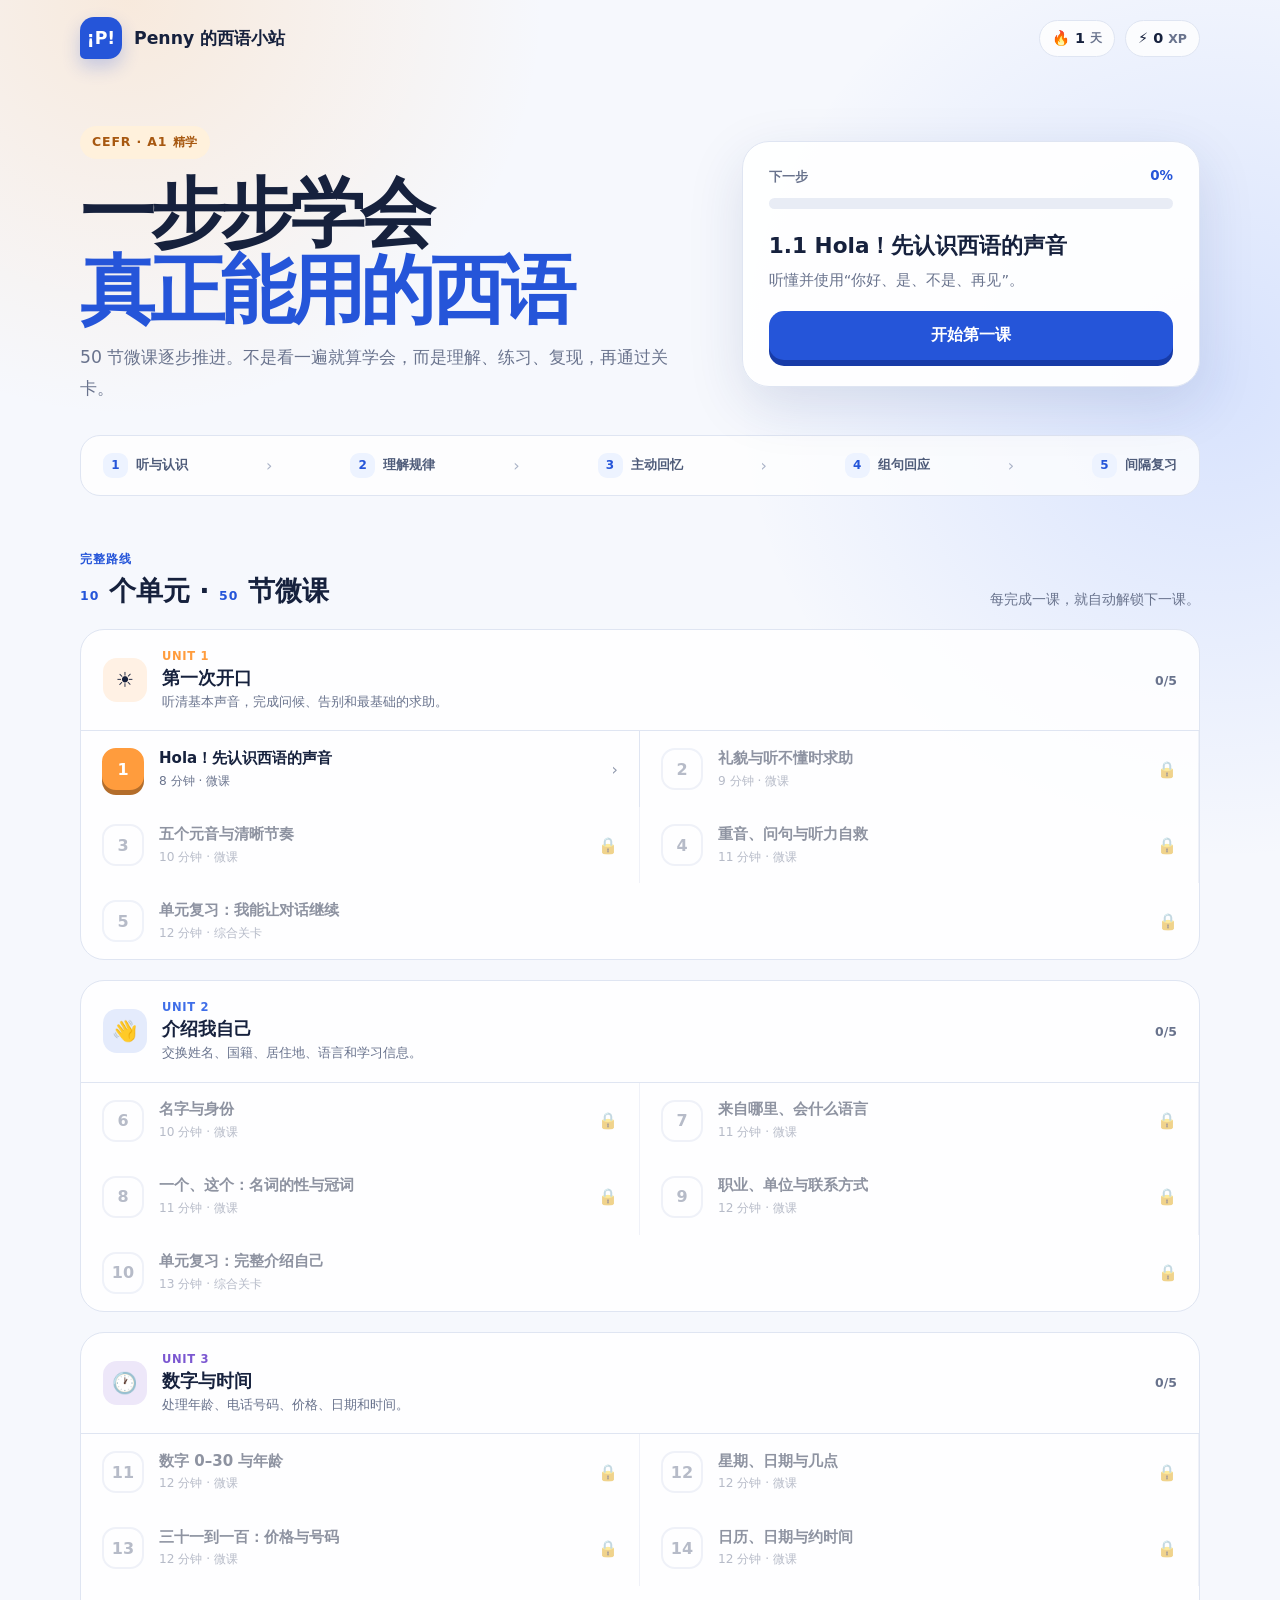
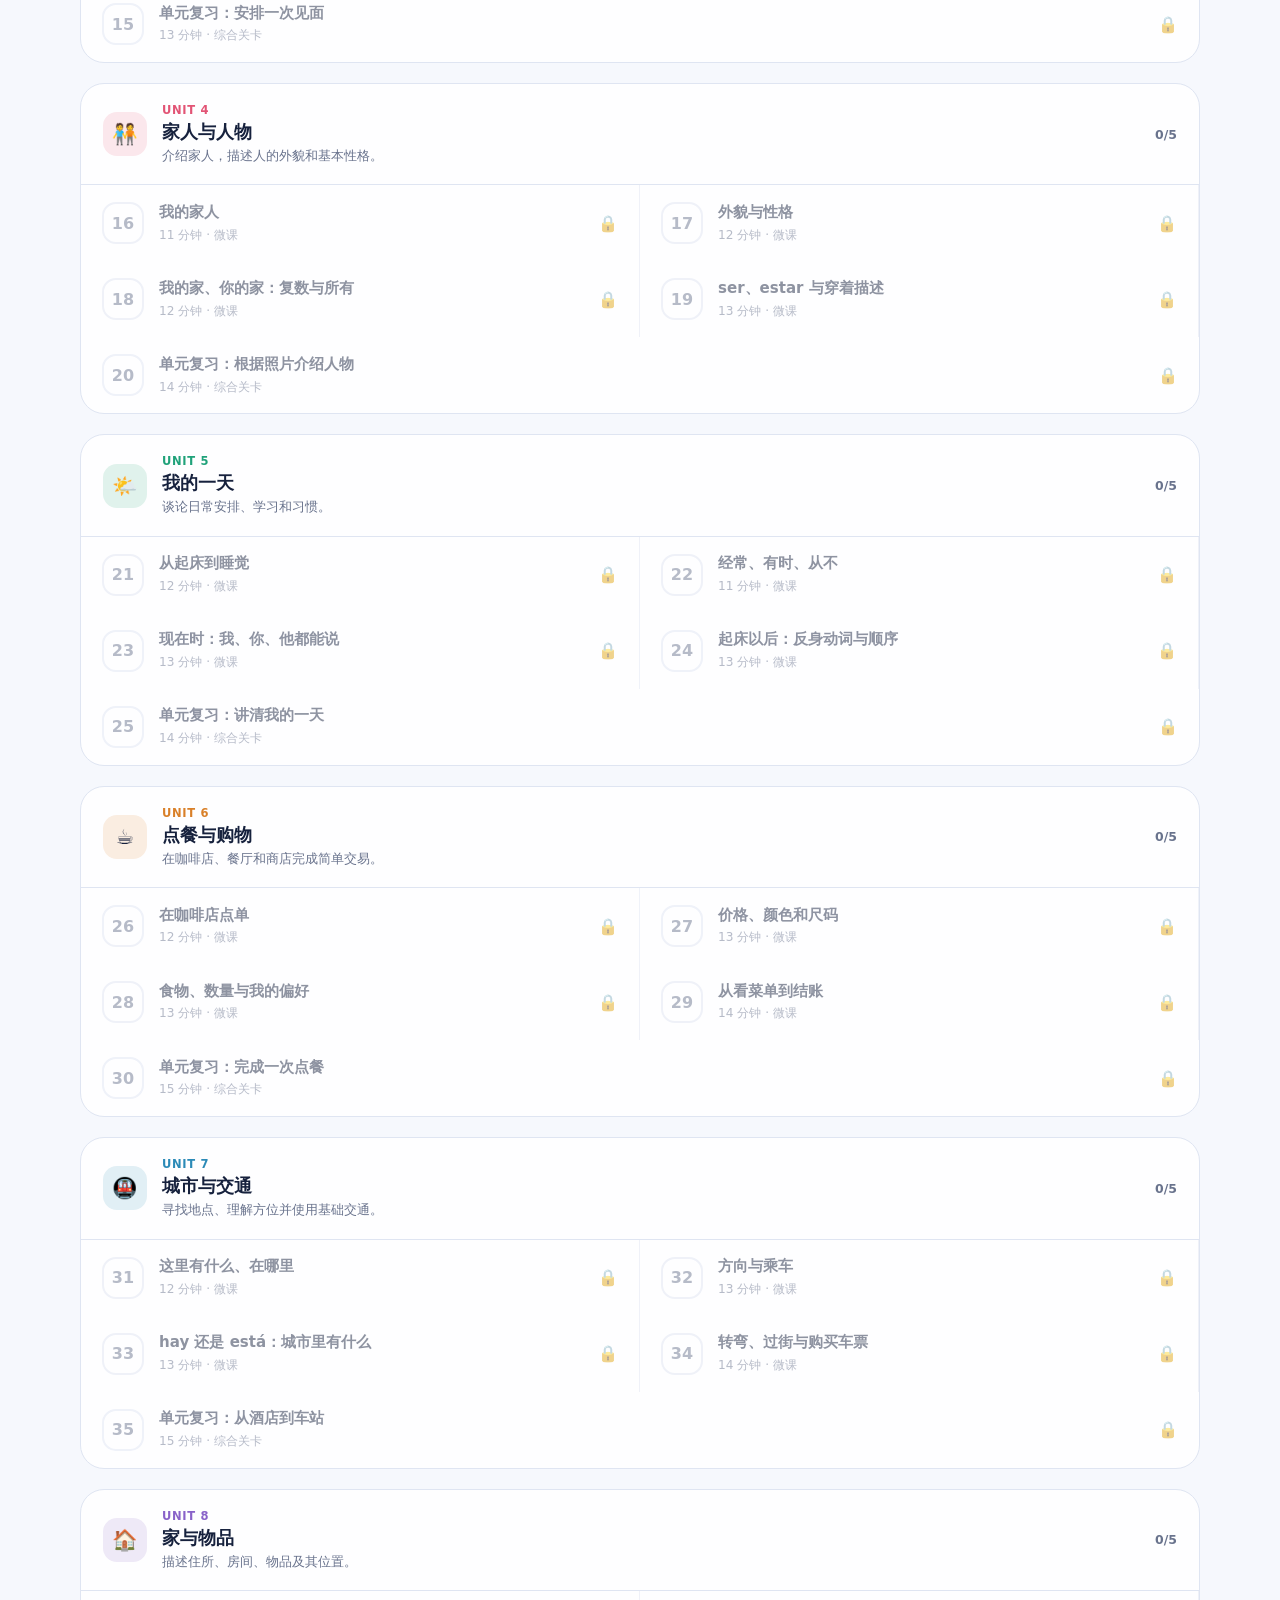
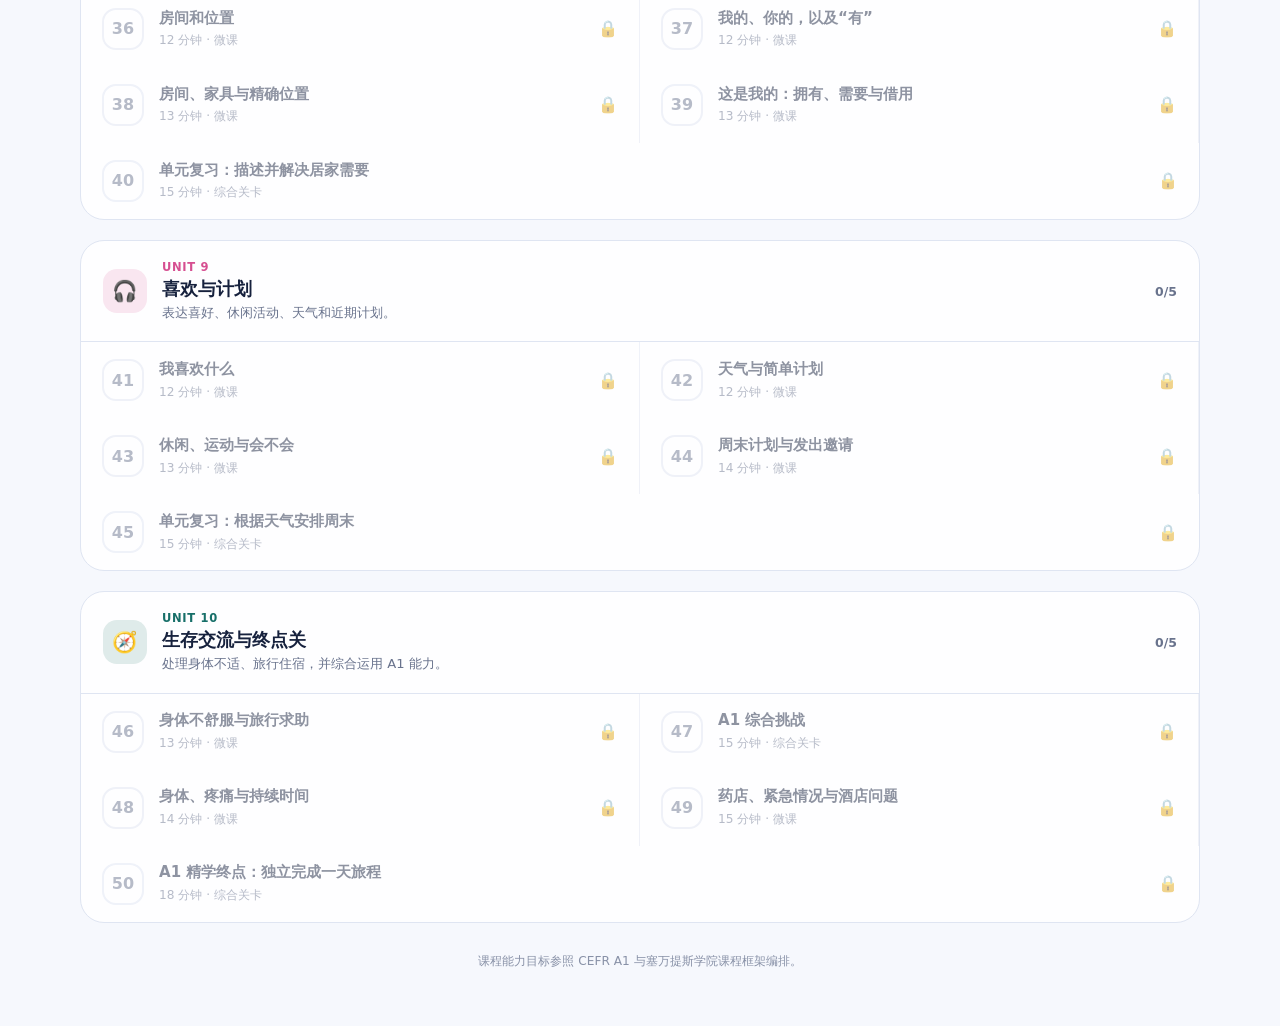
==== commit 428bbeb5: "Deepen A1 into a 50-lesson course" ====
--- a/Penny-Spanish-A1-standalone.html
+++ b/Penny-Spanish-A1-standalone.html
@@ -6,7 +6,8 @@
   <meta name="theme-color" content="#2555d9" />
   <meta name="description" content="Penny 的西班牙语 A1 学习路线：从零开始，先学再练，不做拼写题。" />
   <title>Penny 的西语小站 · A1</title>
-  <style>:root {
+  <style>
+:root {
   --ink:#16213d; --muted:#69738d; --blue:#2555d9; --blue-dark:#173ba8;
   --blue-soft:#edf3ff; --paper:#fff; --bg:#f6f8fd; --line:#dfe5f2;
   --orange:#ff9c3d; --mint:#1f9f79; --red:#d9475c;
@@ -14,19 +15,19 @@
 }
 *{box-sizing:border-box}
 html{font-size:16px}
-body{margin:0;min-height:100vh;color:var(--ink);background:radial-gradient(circle at 10% 0,rgba(255,171,81,.19),transparent 26rem),radial-gradient(circle at 95% 9%,rgba(54,112,255,.16),transparent 30rem),var(--bg);font-family:ui-rounded,"SF Pro Rounded","PingFang SC","Microsoft YaHei",system-ui,sans-serif}
+body{margin:0;min-height:100vh;overflow-x:hidden;color:var(--ink);background:radial-gradient(circle at 10% 0,rgba(255,171,81,.19),transparent 26rem),radial-gradient(circle at 95% 9%,rgba(54,112,255,.16),transparent 30rem),var(--bg);font-family:ui-rounded,"SF Pro Rounded","PingFang SC","Microsoft YaHei",system-ui,sans-serif}
 button{font:inherit}
 button:focus-visible{outline:4px solid rgba(37,85,217,.2);outline-offset:3px}
 [hidden]{display:none!important}
-.topbar{width:min(100% - 32px,1120px);height:76px;margin:auto;display:flex;align-items:center;justify-content:space-between;gap:16px}
+.topbar{width:min(calc(100% - 32px),1120px);height:76px;margin:auto;display:flex;align-items:center;justify-content:space-between;gap:16px}
 .brand{display:flex;align-items:center;gap:12px;border:0;background:none;color:var(--ink);font-weight:900;font-size:1.08rem;cursor:pointer;padding:0}
 .brand-mark{width:42px;height:42px;display:grid;place-items:center;color:#fff;background:var(--blue);border-radius:14px 14px 14px 5px;box-shadow:0 8px 18px rgba(37,85,217,.24)}
 .top-stats{display:flex;gap:10px}.top-stats>span{display:flex;align-items:center;gap:5px;padding:9px 12px;border:1px solid var(--line);border-radius:999px;background:rgba(255,255,255,.8);font-weight:800;font-size:.9rem}.top-stats i{font-style:normal;color:var(--muted);font-size:.78rem}
-main{width:min(100% - 32px,1120px);margin:auto;padding:12px 0 56px}
-.course-head{display:grid;grid-template-columns:minmax(0,1.15fr) minmax(310px,.85fr);gap:42px;align-items:center;padding:38px 0 32px}
+main{width:min(calc(100% - 32px),1120px);margin:auto;padding:12px 0 56px}
+.course-head{display:grid;grid-template-columns:minmax(0,1.15fr) minmax(310px,.85fr);gap:42px;align-items:center;padding:38px 0 32px}.course-head>*{min-width:0}
 .level-pill{display:inline-flex;padding:8px 12px;border-radius:999px;background:#fff1dc;color:#a75810;font-size:.78rem;font-weight:900;letter-spacing:.07em}
 .course-head h1{margin:16px 0 14px;font-size:clamp(2.35rem,6vw,4.7rem);line-height:1.02;letter-spacing:-.065em}.course-head h1 em{font-style:normal;color:var(--blue)}
-.course-head>div:first-child>p{max-width:610px;margin:0;color:var(--muted);font-size:1.08rem;line-height:1.75}
+.course-head>div:first-child>p{max-width:610px;margin:0;overflow-wrap:anywhere;color:var(--muted);font-size:1.08rem;line-height:1.75}
 .continue-card{padding:26px;border:1px solid var(--line);border-radius:27px;background:rgba(255,255,255,.94);box-shadow:var(--shadow)}
 .continue-top{display:flex;justify-content:space-between;color:var(--muted);font-size:.84rem;font-weight:850}.continue-top strong{color:var(--blue)}
 .big-progress{height:11px;margin:12px 0 22px;background:#e8ecf5;border-radius:99px;overflow:hidden}.big-progress>div{width:0;height:100%;background:linear-gradient(90deg,var(--orange),#ffc45d);border-radius:inherit;transition:width .35s}
@@ -37,19 +38,21 @@
 .section-heading{display:flex;justify-content:space-between;align-items:end;gap:20px;margin:52px 0 20px}.section-heading span{font-size:.78rem;color:var(--blue);font-weight:900;letter-spacing:.08em}.section-heading h2{font-size:1.7rem;margin:5px 0 0}.section-heading p{color:var(--muted);font-size:.9rem;margin:0}
 .course-map{display:grid;gap:20px}.unit-card{position:relative;overflow:hidden;border:1px solid var(--line);border-radius:24px;background:rgba(255,255,255,.88)}
 .unit-head{display:flex;align-items:center;gap:15px;padding:19px 22px;border-bottom:1px solid var(--line)}.unit-icon{width:44px;height:44px;display:grid;place-items:center;border-radius:14px;font-size:1.28rem;background:color-mix(in srgb,var(--unit-color) 14%,white)}.unit-copy{flex:1}.unit-copy small{display:block;color:var(--unit-color);font-weight:900;font-size:.72rem;letter-spacing:.06em}.unit-copy h3{margin:3px 0;font-size:1.1rem}.unit-copy p{margin:0;color:var(--muted);font-size:.82rem;line-height:1.4}.unit-state{font-size:.78rem;color:var(--muted);font-weight:800}
-.lesson-list{display:grid;grid-template-columns:1fr 1fr}.lesson-node{display:grid;grid-template-columns:45px 1fr auto;align-items:center;gap:12px;padding:17px 21px;border:0;background:transparent;text-align:left;color:var(--ink);cursor:pointer;border-right:1px solid var(--line)}.lesson-node:last-child{border-right:0}.lesson-node:hover:not(:disabled){background:#f7f9ff}.lesson-node:disabled{cursor:not-allowed;opacity:.48}.node-index{width:42px;height:42px;display:grid;place-items:center;border:2px solid var(--line);border-radius:14px;font-weight:900;color:var(--muted);background:#fff}.lesson-node.current .node-index{color:#fff;border-color:var(--unit-color);background:var(--unit-color);box-shadow:0 5px 0 color-mix(in srgb,var(--unit-color) 70%,#000)}.lesson-node.complete .node-index{color:#fff;border-color:var(--mint);background:var(--mint)}.node-copy strong{display:block;font-size:.94rem;line-height:1.3}.node-copy small{display:block;margin-top:4px;color:var(--muted);font-size:.76rem}.node-score{font-weight:900;color:var(--mint);font-size:.8rem}.lock{color:#9099ad}.course-source{text-align:center;color:#8891a7;font-size:.76rem;padding:30px 0 0}
+.lesson-list{display:grid;grid-template-columns:1fr 1fr}.lesson-node{display:grid;grid-template-columns:45px 1fr auto;align-items:center;gap:12px;padding:17px 21px;border:0;background:transparent;text-align:left;color:var(--ink);cursor:pointer;border-right:1px solid var(--line)}.lesson-node:last-child{border-right:0}.lesson-node:last-child:nth-child(odd){grid-column:1/-1}.lesson-node:hover:not(:disabled){background:#f7f9ff}.lesson-node:disabled{cursor:not-allowed;opacity:.48}.node-index{width:42px;height:42px;display:grid;place-items:center;border:2px solid var(--line);border-radius:14px;font-weight:900;color:var(--muted);background:#fff}.lesson-node.current .node-index{color:#fff;border-color:var(--unit-color);background:var(--unit-color);box-shadow:0 5px 0 color-mix(in srgb,var(--unit-color) 70%,#000)}.lesson-node.complete .node-index{color:#fff;border-color:var(--mint);background:var(--mint)}.node-copy strong{display:block;font-size:.94rem;line-height:1.3}.node-copy small{display:block;margin-top:4px;color:var(--muted);font-size:.76rem}.node-score{font-weight:900;color:var(--mint);font-size:.8rem}.lock{color:#9099ad}.course-source{text-align:center;color:#8891a7;font-size:.76rem;padding:30px 0 0}
 .lesson-screen{min-height:calc(100vh - 100px)}.lesson-shell{width:min(100%,820px);margin:4px auto 0;padding:0 0 34px}.lesson-progress-row{display:flex;align-items:center;gap:14px;margin:0 0 18px}.close-btn{width:39px;height:39px;flex:0 0 auto;border:0;border-radius:12px;background:#e9edf6;color:#68738e;font-size:1.55rem;line-height:1;cursor:pointer}.lesson-progress{height:12px;flex:1;background:#e4e9f3;border-radius:99px;overflow:hidden}.lesson-progress>div{width:0;height:100%;border-radius:inherit;background:linear-gradient(90deg,var(--orange),#ffc45d);transition:width .3s}.lesson-progress-row>span{min-width:48px;text-align:right;color:var(--muted);font-size:.82rem;font-weight:850}
 .lesson-stage{min-height:635px;padding:clamp(24px,6vw,48px);border:1px solid var(--line);border-radius:29px;background:#fff;box-shadow:var(--shadow);display:flex;flex-direction:column}.stage-kicker{color:var(--blue);font-size:.76rem;font-weight:900;letter-spacing:.08em;text-transform:uppercase}.lesson-stage h1{margin:9px 0 10px;font-size:clamp(1.85rem,5vw,2.8rem);line-height:1.15;letter-spacing:-.045em}.stage-sub{margin:0;color:var(--muted);line-height:1.65}.stage-body{flex:1;display:flex;flex-direction:column;justify-content:center;padding:28px 0}.intro-icon{width:86px;height:86px;display:grid;place-items:center;border-radius:27px;background:#fff0da;font-size:2.5rem;margin-bottom:24px;transform:rotate(-4deg)}.can-do{padding:18px;border-radius:18px;background:var(--blue-soft);color:#244394;line-height:1.55;font-weight:750}.stage-actions{display:flex;gap:12px;justify-content:flex-end}.secondary-btn{border:2px solid var(--line);border-bottom-width:5px;border-radius:15px;padding:11px 18px;background:#fff;color:var(--ink);font-weight:850;cursor:pointer}.stage-actions .primary-btn{width:auto;min-width:150px}
-.word-grid{display:grid;grid-template-columns:1fr 1fr;gap:12px}.word-card{position:relative;padding:18px 55px 18px 18px;border:2px solid var(--line);border-radius:18px;background:#fff}.word-card strong{display:block;font-size:1.25rem;margin-bottom:5px}.word-card>span{color:var(--muted);font-size:.9rem}.mini-sound{position:absolute;right:13px;top:13px;width:36px;height:36px;display:grid;place-items:center;border:0;border-radius:11px;background:var(--blue-soft);color:var(--blue);cursor:pointer}.mini-sound svg{width:19px}.word-tip{grid-column:1/-1;margin-top:7px;padding:12px 15px;border-radius:14px;background:#fff7e9;color:#8a581d;font-size:.84rem;line-height:1.5}
+.word-grid{display:grid;grid-template-columns:1fr 1fr;gap:12px}.word-card{position:relative;padding:18px 55px 18px 18px;border:2px solid var(--line);border-radius:18px;background:#fff}.word-card strong{display:block;font-size:1.25rem;margin-bottom:5px}.word-card>span{color:var(--muted);font-size:.9rem}.mini-sound{position:absolute;right:13px;top:13px;width:36px;height:36px;display:grid;place-items:center;border:0;border-radius:11px;background:var(--blue-soft);color:var(--blue);cursor:pointer}.mini-sound svg{width:19px}.word-tip{margin:12px -37px 0 0;padding:10px 12px;border-radius:12px;background:#fff7e9;color:#8a581d;font-size:.8rem;line-height:1.5}
+.recall-card{position:relative;display:grid;gap:13px;padding:24px;border:2px solid #d5def8;border-radius:22px;background:linear-gradient(145deg,#f5f7ff,#fff)}.recall-card>span{color:var(--muted);font-size:.82rem;font-weight:850}.recall-card>strong{font-size:clamp(1.35rem,4vw,2rem);line-height:1.45}.reveal-btn{justify-self:start;border:0;border-radius:13px;padding:11px 15px;background:var(--blue);color:#fff;font-weight:900;cursor:pointer}.reveal-btn:disabled{opacity:.45}.recall-answer{position:relative;margin-top:5px;padding:20px 58px 20px 18px;border-radius:16px;background:#eafaf4;color:#176e56}.recall-answer>b{display:block;font-size:1.25rem;line-height:1.45}.recall-answer>small{display:block;margin-top:8px;line-height:1.5}.recall-answer .mini-sound{background:#fff;color:#176e56}
 .grammar-card{padding:23px;border:1px solid #cbd8fb;border-radius:21px;background:linear-gradient(145deg,#f4f7ff,#fff)}.grammar-card h2{margin:0 0 8px;font-size:1.35rem}.grammar-card>p{margin:0 0 17px;color:#52617f;line-height:1.65}.examples{display:grid;gap:8px}.examples span{padding:10px 12px;border-radius:11px;background:#fff;color:#33415f;font-size:.9rem;font-weight:750}.listen-box{display:flex;align-items:center;gap:20px}.sound-main{width:86px;height:86px;display:grid;place-items:center;flex:0 0 auto;border:0;border-radius:25px;background:var(--blue);color:#fff;box-shadow:0 8px 0 var(--blue-dark);cursor:pointer}.sound-main:active{transform:translateY(5px);box-shadow:0 3px 0 var(--blue-dark)}.sound-main svg{width:37px}.slow-btn{margin-top:12px;border:1px solid #cbd7fb;border-radius:11px;padding:8px 11px;background:var(--blue-soft);color:var(--blue-dark);font-weight:800;cursor:pointer}.big-prompt{font-size:clamp(1.55rem,5vw,2.5rem);font-weight:900;line-height:1.3}.context{color:var(--muted);font-weight:750;margin-bottom:10px}
 .answers{display:grid;grid-template-columns:1fr 1fr;gap:11px}.answer{min-height:62px;padding:13px 15px;border:2px solid var(--line);border-bottom-width:5px;border-radius:16px;background:#fff;color:var(--ink);font-weight:780;text-align:left;cursor:pointer;line-height:1.4}.answer:hover:not(:disabled){border-color:#9fb4f0;background:#f8faff}.answer.correct{border-color:var(--mint);background:#ebfaf5;color:#157258}.answer.wrong{border-color:var(--red);background:#fff0f2;color:#a32f40}.answer:disabled{cursor:default}.feedback{display:flex;align-items:center;justify-content:space-between;gap:15px;margin-top:18px;padding:16px;border-radius:17px}.feedback.good{background:#eafaf4;color:#176e56}.feedback.bad{background:#fff0f2;color:#9e3041}.feedback strong{display:block;margin-bottom:3px}.feedback small{font-size:.84rem;line-height:1.45}.feedback .primary-btn{width:auto;min-width:115px;box-shadow:none;background:currentColor}.feedback .primary-btn span{color:#fff}
 .token-bank,.sentence-line{display:flex;flex-wrap:wrap;gap:10px;min-height:73px;padding:14px;border-radius:16px}.sentence-line{margin-bottom:15px;border:2px dashed #cbd4e5;background:#fafbfe}.token-bank{background:#f0f3f9}.token{border:2px solid #d4dbea;border-bottom-width:4px;border-radius:12px;padding:10px 13px;background:#fff;color:var(--ink);font-weight:850;cursor:pointer}.token.used{opacity:.28;pointer-events:none}.order-tools{display:flex;justify-content:space-between;align-items:center;margin-top:14px}.order-tools small{color:var(--muted)}.check-btn{border:0;border-radius:13px;padding:11px 18px;background:var(--blue);color:#fff;font-weight:900;cursor:pointer}.check-btn:disabled{opacity:.4;cursor:not-allowed}
 .summary{text-align:center;align-items:center}.summary-icon{width:96px;height:96px;display:grid;place-items:center;border-radius:30px;background:#fff0da;font-size:2.8rem;transform:rotate(-5deg);margin:0 auto 20px}.score-ring{font-size:2.6rem;color:var(--blue);font-weight:950;letter-spacing:-.05em}.summary-list{display:flex;justify-content:center;gap:12px;margin:22px 0}.summary-list span{padding:10px 14px;border-radius:12px;background:#f1f4fa;color:#53607b;font-size:.85rem;font-weight:800}
 .match-grid{display:grid;grid-template-columns:1fr 1fr;gap:10px}.match-item{min-height:54px;border:2px solid var(--line);border-bottom-width:4px;border-radius:14px;background:#fff;font-weight:800;color:var(--ink);cursor:pointer}.match-item.selected{border-color:var(--blue);background:var(--blue-soft)}.match-item.matched{border-color:var(--mint);background:#eafaf4;color:#157258;pointer-events:none}.match-status{text-align:center;color:var(--muted);font-size:.86rem;margin-top:14px}
 @media(max-width:820px){.course-head{grid-template-columns:1fr;gap:26px;padding-top:20px}.course-head h1 br{display:none}.lesson-list{grid-template-columns:1fr}.lesson-node{border-right:0;border-bottom:1px solid var(--line)}.lesson-node:last-child{border-bottom:0}.method-strip{justify-content:flex-start}.section-heading{margin-top:38px}.lesson-stage{min-height:620px}}
-@media(max-width:560px){.topbar,main{width:min(100% - 18px,1120px)}.topbar{height:64px}.brand-name{display:none}.brand-mark{width:39px;height:39px}.top-stats>span:first-child{display:none}.course-head{padding-top:13px}.course-head h1{font-size:2.55rem}.continue-card{padding:21px;border-radius:23px}.method-strip{margin:0 -9px;border-left:0;border-right:0;border-radius:0}.section-heading{align-items:start}.section-heading>p{display:none}.unit-head{padding:16px}.unit-state{display:none}.lesson-node{padding:15px}.lesson-stage{padding:22px 18px;border-radius:22px;min-height:calc(100vh - 105px)}.answers,.word-grid{grid-template-columns:1fr}.feedback{align-items:stretch;flex-direction:column}.feedback .primary-btn{width:100%}.stage-actions{flex-direction:column-reverse}.stage-actions .primary-btn{width:100%}.secondary-btn{width:100%}.listen-box{align-items:flex-start;flex-direction:column}.summary-list{flex-wrap:wrap}.match-item{font-size:.9rem}.lesson-progress-row{margin-top:3px}}
+@media(max-width:560px){.topbar,main{width:min(calc(100% - 18px),1120px)}.topbar{height:64px}.brand-name{display:none}.brand-mark{width:39px;height:39px}.top-stats>span:first-child{display:none}.course-head{padding-top:13px}.course-head h1{font-size:2.2rem;line-height:1.08;overflow-wrap:anywhere}.course-head h1 br{display:block}.continue-card{padding:21px;border-radius:23px}.method-strip{margin:0 -9px;border-left:0;border-right:0;border-radius:0}.section-heading{align-items:start}.section-heading>p{display:none}.unit-head{padding:16px}.unit-state{display:none}.lesson-node{padding:15px}.lesson-stage{padding:22px 18px;border-radius:22px;min-height:calc(100vh - 105px)}.answers,.word-grid{grid-template-columns:1fr}.feedback{align-items:stretch;flex-direction:column}.feedback .primary-btn{width:100%}.stage-actions{flex-direction:column-reverse}.stage-actions .primary-btn{width:100%}.secondary-btn{width:100%}.listen-box{align-items:flex-start;flex-direction:column}.summary-list{flex-wrap:wrap}.match-item{font-size:.9rem}.lesson-progress-row{margin-top:3px}}
 @media(prefers-reduced-motion:reduce){*{transition:none!important;scroll-behavior:auto!important}}
-</style>
+  </style>
+
 </head>
 <body>
   <header class="topbar">
@@ -66,9 +69,9 @@
     <section id="dashboard" class="screen dashboard-screen">
       <div class="course-head">
         <div>
-          <span class="level-pill">CEFR · A1 入门</span>
+          <span class="level-pill">CEFR · A1 精学</span>
           <h1>一步步学会<br><em>真正能用的西语</em></h1>
-          <p>你不用设计课程。跟着路线走：每课先理解，再听、认、读、开口。</p>
+          <p>50 节微课逐步推进。不是看一遍就算学会，而是理解、练习、复现，再通过关卡。</p>
         </div>
         <div class="continue-card">
           <div class="continue-top"><span>下一步</span><strong id="coursePercent">0%</strong></div>
@@ -81,11 +84,11 @@
       </div>
 
       <div class="method-strip" aria-label="每课学习流程">
-        <span><b>1</b> 先认识</span><i>›</i><span><b>2</b> 听和读</span><i>›</i><span><b>3</b> 词块造句</span><i>›</i><span><b>4</b> 情境对话</span><i>›</i><span><b>5</b> 错题再见</span>
+        <span><b>1</b> 听与认识</span><i>›</i><span><b>2</b> 理解规律</span><i>›</i><span><b>3</b> 主动回忆</span><i>›</i><span><b>4</b> 组句回应</span><i>›</i><span><b>5</b> 间隔复习</span>
       </div>
 
       <div class="section-heading">
-        <div><span>完整路线</span><h2>10 个单元 · 20 节微课</h2></div>
+        <div><span>完整路线</span><h2><span id="unitCount">10</span> 个单元 · <span id="lessonCount">50</span> 节微课</h2></div>
         <p>每完成一课，就自动解锁下一课。</p>
       </div>
       <div id="courseMap" class="course-map"></div>
@@ -108,7 +111,8 @@
     <svg viewBox="0 0 24 24" fill="none" stroke="currentColor" stroke-width="2.2" aria-hidden="true"><path d="M11 5 6 9H3v6h3l5 4V5Z"/><path d="M15.5 8.5a5 5 0 0 1 0 7"/><path d="M18 6a8.5 8.5 0 0 1 0 12"/></svg>
   </template>
 
-  <script>window.COURSE = {
+  <script>
+window.COURSE = {
   title: '西班牙语 A1 路线',
   subtitle: '从完全零基础，到能处理简单日常交流',
   units: [
@@ -455,8 +459,498 @@
     }
   ]
 };
-</script>
-  <script>(() => {
+
+// 在原有 20 节生存入门课之后，为每个单元补充两个深化课和一个阶段复习。
+// 保留 l1–l20 的 ID，确保已经产生的学习进度继续有效。
+const A1_DEEPENING = {
+  u1: [
+    {
+      id:'l21', title:'五个元音与清晰节奏', minutes:10,
+      canDo:'听出 a、e、i、o、u，并用稳定元音读出常见词。',
+      words:[
+        {es:'casa',zh:'房子',tip:'a 始终接近清晰的“啊”，不要滑动。'},
+        {es:'mesa',zh:'桌子',tip:'e 接近短促的“诶”，保持口型稳定。'},
+        {es:'vino',zh:'葡萄酒',tip:'i 接近“衣”，v 在西语里通常与 b 的发音接近。'},
+        {es:'foto',zh:'照片',tip:'o 接近短促的“哦”，不要读成“欧”。'},
+        {es:'luna',zh:'月亮',tip:'u 接近“乌”；每个元音都要清楚。'}
+      ],
+      grammar:{title:'西语元音很稳定',body:'同一个元音在不同词里通常保持相近的声音。先把每个音节读清楚，再追求速度。',examples:['ca-sa · 两个清楚音节','me-sa · e 与 a 都不滑动','fo-to · 两个 o 基本一致']},
+      sentence:{es:'La casa tiene una mesa.',zh:'房子里有一张桌子。'},
+      order:{tokens:['La','foto','está','en','la','mesa.'],answer:'La foto está en la mesa.',zh:'照片在桌子上。'},
+      dialogue:{context:'老师让你分音节读 casa。',prompt:'哪一种读法最符合西语节奏？',choices:['ca-sa','cai-sa','ca-sei','caa-sa'],answer:'ca-sa',note:'西语常按清楚、均匀的音节推进。'}
+    },
+    {
+      id:'l22', title:'重音、问句与听力自救', minutes:11,
+      canDo:'找到常见词的重读位置，并请求重复、解释或慢一点。',
+      words:[
+        {es:'teléfono',zh:'电话',tip:'重音符号告诉你 lé 音节要重读。'},
+        {es:'español',zh:'西班牙语',tip:'ñ 接近“ny”；最后的音节重读。'},
+        {es:'¿Qué significa?',zh:'是什么意思？',tip:'询问一个词或表达的含义。'},
+        {es:'No entiendo.',zh:'我没听懂。',tip:'比沉默更有用的基础自救句。'},
+        {es:'Otra vez, por favor.',zh:'请再说一次。',tip:'otra vez 表示“再一次”。'}
+      ],
+      grammar:{title:'重音符号不是装饰',body:'带重音符号的元音通常明确标出重读位置；问句要同时写开头和结尾问号。',examples:['te-LÉ-fo-no','es-pa-ÑOL','¿Qué significa?']},
+      sentence:{es:'No entiendo. Otra vez, por favor.',zh:'我没听懂，请再说一次。'},
+      order:{tokens:['¿Qué','significa','esta','palabra?'],answer:'¿Qué significa esta palabra?',zh:'这个词是什么意思？'},
+      dialogue:{context:'你听见一个新词，但不知道意思。',prompt:'怎样请对方解释？',choices:['¿Qué significa?','¿Cuánto cuesta?','¿Dónde vives?','¿Qué hora es?'],answer:'¿Qué significa?',note:'¿Qué significa? 可以直接询问词或表达的含义。'}
+    },
+    {
+      id:'l23', title:'单元复习：我能让对话继续', minutes:12, checkpoint:true,
+      canDo:'完成问候，并在没听清时主动维持简单对话。',
+      words:[
+        {es:'Buenos días.',zh:'早上好。',tip:'通常在上午使用。'},
+        {es:'Mucho gusto.',zh:'很高兴认识你。',tip:'初次见面时常用。'},
+        {es:'Perdón.',zh:'不好意思；抱歉。',tip:'引起注意或轻微道歉。'},
+        {es:'Más despacio, por favor.',zh:'请慢一点。',tip:'请求对方降低语速。'},
+        {es:'Ahora sí.',zh:'现在听懂了。',tip:'表示这一次明白了。'}
+      ],
+      grammar:{title:'先回应，再提出需要',body:'简单对话不要求每句都长。先用礼貌词回应，再明确说“重复”“慢一点”或“什么意思”。',examples:['Perdón. No entiendo.','Otra vez, por favor.','Gracias. Ahora sí.']},
+      sentence:{es:'Perdón, ¿puede repetir más despacio?',zh:'不好意思，您能慢一点再说一遍吗？'},
+      order:{tokens:['Buenos','días,','mucho','gusto.'],answer:'Buenos días, mucho gusto.',zh:'早上好，很高兴认识你。'},
+      dialogue:{context:'对方重复后，你终于听懂了。',prompt:'最自然的回应是什么？',choices:['Gracias, ahora sí.','No tengo mesa.','Son las dos.','Me duele aquí.'],answer:'Gracias, ahora sí.',note:'感谢对方并说明现在听懂了，可以自然结束修复过程。'}
+    }
+  ],
+  u2: [
+    {
+      id:'l24', title:'一个、这个：名词的性与冠词', minutes:11,
+      canDo:'用 el、la、un、una 指认常见的人和物。',
+      words:[
+        {es:'el libro',zh:'这本书；书',tip:'阳性单数名词常与 el 搭配。'},
+        {es:'la mesa',zh:'这张桌子；桌子',tip:'阴性单数名词常与 la 搭配。'},
+        {es:'un amigo',zh:'一位男性朋友',tip:'un 表示不特定的阳性单数。'},
+        {es:'una amiga',zh:'一位女性朋友',tip:'una 表示不特定的阴性单数。'},
+        {es:'este / esta',zh:'这个 / 这个（阴性）',tip:'形式要与后面的名词呼应。'}
+      ],
+      grammar:{title:'把冠词和名词一起记',body:'名词的语法性别不一定等于现实性别。学习新词时，把 el 或 la 当作词的一部分。',examples:['el teléfono','la ciudad','un estudiante / una estudiante']},
+      sentence:{es:'Esta es una amiga y este es un amigo.',zh:'这是一位女性朋友，这是一位男性朋友。'},
+      order:{tokens:['Este','es','el','libro','de','Ana.'],answer:'Este es el libro de Ana.',zh:'这是 Ana 的书。'},
+      dialogue:{context:'别人指着桌上的物品问：¿Qué es esto?',prompt:'你想回答“这是一张桌子”。',choices:['Es una mesa.','Soy una mesa.','Está una mesa.','Hay la mesa yo.'],answer:'Es una mesa.',note:'指认事物时可以用 Es + un/una + 名词。'}
+    },
+    {
+      id:'l25', title:'职业、单位与联系方式', minutes:12,
+      canDo:'说出职业、工作或学习地点，并交换基础联系方式。',
+      words:[
+        {es:'Soy estudiante.',zh:'我是学生。',tip:'职业前通常不加 un/una。'},
+        {es:'Trabajo en una oficina.',zh:'我在办公室工作。',tip:'trabajar en + 地点。'},
+        {es:'Estudio en la universidad.',zh:'我在大学学习。',tip:'estudiar en + 学习地点。'},
+        {es:'Mi número es…',zh:'我的号码是……',tip:'用于提供电话号码。'},
+        {es:'Mi correo es…',zh:'我的邮箱是……',tip:'correo 在这里指电子邮箱。'}
+      ],
+      grammar:{title:'职业前通常不用冠词',body:'用 ser 表示身份或职业时，直接说 Soy estudiante / Es médica；描述工作地点则用 trabajar en。',examples:['Soy profesora.','Trabajo en una tienda.','Estudio español en casa.']},
+      sentence:{es:'Soy estudiante y estudio español en casa.',zh:'我是学生，在家学西班牙语。'},
+      order:{tokens:['Trabajo','en','una','empresa','pequeña.'],answer:'Trabajo en una empresa pequeña.',zh:'我在一家小公司工作。'},
+      dialogue:{context:'新同学问：¿Cuál es tu número de teléfono?',prompt:'哪句可以提供号码？',choices:['Mi número es 612 345 678.','Soy de China.','Trabajo por la tarde.','Tengo una hermana.'],answer:'Mi número es 612 345 678.',note:'¿Cuál es tu número? 询问号码，回答用 Mi número es…。'}
+    },
+    {
+      id:'l26', title:'单元复习：完整介绍自己', minutes:13, checkpoint:true,
+      canDo:'用姓名、来源、语言、职业和联系方式完成简短自我介绍。',
+      words:[
+        {es:'Me llamo…',zh:'我叫……',tip:'介绍姓名。'},
+        {es:'Soy de…',zh:'我来自……',tip:'介绍来源地。'},
+        {es:'Vivo en…',zh:'我住在……',tip:'介绍现居地。'},
+        {es:'Hablo…',zh:'我会说……',tip:'介绍语言。'},
+        {es:'¿Y tú?',zh:'你呢？',tip:'把同一个问题自然地问回去。'}
+      ],
+      grammar:{title:'用 y 把短句连接起来',body:'A1 自我介绍不需要复杂长句。把几个正确短句用 y 连接，就能形成清楚的连续表达。',examples:['Me llamo Penny y soy de China.','Vivo en Wuhan y estudio español.','Hablo chino y un poco de inglés.']},
+      sentence:{es:'Me llamo Penny, vivo en Wuhan y estudio español.',zh:'我叫 Penny，住在武汉，学习西班牙语。'},
+      order:{tokens:['Hablo','chino','y','un','poco','de','inglés.'],answer:'Hablo chino y un poco de inglés.',zh:'我会说中文和一点英语。'},
+      dialogue:{context:'你做完自我介绍，想了解对方。',prompt:'如何自然地把话题交给对方？',choices:['¿Y tú?','¿Cuánto es?','Está aquí.','Tengo hambre.'],answer:'¿Y tú?',note:'¿Y tú? 简短但非常高频，可以把相同问题问回去。'}
+    }
+  ],
+  u3: [
+    {
+      id:'l27', title:'三十一到一百：价格与号码', minutes:12,
+      canDo:'听懂和说出 31–100 的常见价格、年龄与号码。',
+      words:[
+        {es:'treinta',zh:'三十',tip:'30 之后常用 y 连接个位数。'},
+        {es:'cuarenta',zh:'四十',tip:'注意 cua- 的发音。'},
+        {es:'cincuenta',zh:'五十',tip:'cin-cuen-ta，共三个音节。'},
+        {es:'setenta',zh:'七十',tip:'不要和 sesenta（六十）混淆。'},
+        {es:'cien',zh:'一百',tip:'正好 100 用 cien。'}
+      ],
+      grammar:{title:'31–99：十位 + y + 个位',body:'个位不是零时，在十位与个位之间放 y；整十不需要 y。',examples:['treinta y uno · 31','cuarenta y cinco · 45','noventa · 90']},
+      sentence:{es:'Cuesta cuarenta y cinco euros.',zh:'价格是四十五欧元。'},
+      order:{tokens:['Mi','número','termina','en','setenta','y','dos.'],answer:'Mi número termina en setenta y dos.',zh:'我的号码最后是七十二。'},
+      dialogue:{context:'店员说：Son treinta y ocho euros.',prompt:'价格是多少？',choices:['38 欧元','28 欧元','48 欧元','83 欧元'],answer:'38 欧元',note:'treinta y ocho 是 30 + 8。'}
+    },
+    {
+      id:'l28', title:'日历、日期与约时间', minutes:12,
+      canDo:'询问和确认星期、日期以及简单约会时间。',
+      words:[
+        {es:'hoy',zh:'今天',tip:'不与冠词搭配。'},
+        {es:'mañana',zh:'明天；早晨',tip:'具体含义由上下文决定。'},
+        {es:'el lunes',zh:'在星期一',tip:'说某个星期几常用 el。'},
+        {es:'el quince de mayo',zh:'5 月 15 日',tip:'日期用“日 + de + 月”。'},
+        {es:'¿Te va bien?',zh:'你方便吗？',tip:'用于确认时间是否合适。'}
+      ],
+      grammar:{title:'日期前用 el',body:'说某天发生事情时可用 el + 星期/日期。询问日期用 ¿Qué fecha es hoy?，询问星期用 ¿Qué día es hoy?。',examples:['Hoy es martes.','La cita es el viernes.','Es el dos de junio.']},
+      sentence:{es:'La clase es el lunes a las seis.',zh:'课在星期一六点。'},
+      order:{tokens:['¿Te','va','bien','mañana','a','las','cinco?'],answer:'¿Te va bien mañana a las cinco?',zh:'明天五点你方便吗？'},
+      dialogue:{context:'朋友提议周五见面，你那天方便。',prompt:'怎样确认？',choices:['Sí, el viernes me va bien.','No, tengo treinta años.','Es una mesa grande.','Voy en autobús.'],answer:'Sí, el viernes me va bien.',note:'me va bien 表示“这个时间对我合适”。'}
+    },
+    {
+      id:'l29', title:'单元复习：安排一次见面', minutes:13, checkpoint:true,
+      canDo:'交换日期、时间与号码，并确认一个简单安排。',
+      words:[
+        {es:'¿Cuándo?',zh:'什么时候？',tip:'询问日期或时间。'},
+        {es:'¿A qué hora?',zh:'几点？',tip:'专门询问钟点。'},
+        {es:'a mediodía',zh:'在中午',tip:'固定时间表达。'},
+        {es:'por la tarde',zh:'在下午',tip:'表示一天中的时间段。'},
+        {es:'Perfecto, hasta mañana.',zh:'很好，明天见。',tip:'确认安排并结束对话。'}
+      ],
+      grammar:{title:'从宽到窄确认时间',body:'先问 cuándo，再问具体几点；最后重复日期和时间，可以减少误会。',examples:['¿Cuándo es la clase?','¿A qué hora?','El martes a las seis, ¿verdad?']},
+      sentence:{es:'Nos vemos el martes por la tarde.',zh:'我们星期二下午见。'},
+      order:{tokens:['La','cita','es','el','doce','a','las','cuatro.'],answer:'La cita es el doce a las cuatro.',zh:'预约在 12 号四点。'},
+      dialogue:{context:'对方确认：El jueves a las diez.',prompt:'你同意并结束安排。',choices:['Perfecto, hasta el jueves.','Tengo diez euros.','Hoy es una ciudad.','No hablo la mesa.'],answer:'Perfecto, hasta el jueves.',note:'重复星期可以确认你听到的安排。'}
+    }
+  ]
+};
+
+Object.assign(A1_DEEPENING, {
+  u4: [
+    {
+      id:'l30', title:'我的家、你的家：复数与所有', minutes:12,
+      canDo:'用复数和 mi、tu、su 介绍家庭成员。',
+      words:[
+        {es:'mis padres',zh:'我的父母',tip:'复数名词前用 mis。'},
+        {es:'tu hermano',zh:'你的兄弟',tip:'tu 不随名词性别变化。'},
+        {es:'su hija',zh:'他/她/您的女儿',tip:'su 的具体指代由上下文决定。'},
+        {es:'nuestros amigos',zh:'我们的男性朋友或混合朋友',tip:'nuestro 要与名词配合。'},
+        {es:'sus abuelos',zh:'他/她/您的祖父母',tip:'复数名词前用 sus。'}
+      ],
+      grammar:{title:'mi 变 mis，tu 变 tus',body:'mi、tu、su 根据后面名词的单复数变化，不根据拥有者的性别变化。',examples:['mi madre / mis padres','tu amiga / tus amigos','su hijo / sus hijos']},
+      sentence:{es:'Mis padres viven con mi hermano.',zh:'我的父母和我的兄弟住在一起。'},
+      order:{tokens:['Esta','es','mi','hermana','y','estos','son','mis','padres.'],answer:'Esta es mi hermana y estos son mis padres.',zh:'这是我姐姐/妹妹，这是我的父母。'},
+      dialogue:{context:'别人指着照片问：¿Quiénes son?',prompt:'你想说“他们是我的祖父母”。',choices:['Son mis abuelos.','Es mi abuelo.','Soy sus abuelos.','Están mi familia.'],answer:'Son mis abuelos.',note:'复数人物用 son，mis 与复数 abuelos 搭配。'}
+    },
+    {
+      id:'l31', title:'ser、estar 与穿着描述', minutes:13,
+      canDo:'区分人物特征、当前状态和当天穿着。',
+      words:[
+        {es:'Es alto.',zh:'他个子高。',tip:'稳定特征常用 ser。'},
+        {es:'Está cansada.',zh:'她累了。',tip:'当前状态常用 estar。'},
+        {es:'Lleva una camisa azul.',zh:'他/她穿着蓝衬衫。',tip:'描述当下穿着用 llevar。'},
+        {es:'Tiene el pelo corto.',zh:'他/她留着短发。',tip:'描述头发常用 tener。'},
+        {es:'Parece joven.',zh:'他/她看起来年轻。',tip:'parecer 用于表达外观印象。'}
+      ],
+      grammar:{title:'特征用 ser，状态用 estar',body:'ser 常描述身份和相对稳定的特点；estar 常描述此刻状态。穿着用 llevar，身体特征也常用 tener。',examples:['Es simpática.','Está contento hoy.','Lleva pantalones negros.']},
+      sentence:{es:'Mi amiga es alta y hoy lleva una chaqueta roja.',zh:'我的朋友个子高，今天穿着红色外套。'},
+      order:{tokens:['Está','cansado,','pero','está','bien.'],answer:'Está cansado, pero está bien.',zh:'他累了，但状态还好。'},
+      dialogue:{context:'你要帮朋友在人群中找 Ana。',prompt:'哪句描述最有用？',choices:['Es alta y lleva una camisa blanca.','Tiene una cita mañana.','Son las cinco y media.','Me gusta el café.'],answer:'Es alta y lleva una camisa blanca.',note:'稳定特征加当天穿着能帮助辨认人物。'}
+    },
+    {
+      id:'l32', title:'单元复习：根据照片介绍人物', minutes:14, checkpoint:true,
+      canDo:'用关系、外貌、性格和状态连续描述一个人。',
+      words:[
+        {es:'a la izquierda',zh:'在左边',tip:'用于指出照片中的位置。'},
+        {es:'a la derecha',zh:'在右边',tip:'与 izquierda 相对。'},
+        {es:'muy simpático',zh:'非常友好',tip:'muy 放在形容词前。'},
+        {es:'un poco tímida',zh:'有一点害羞',tip:'un poco 可以柔和描述。'},
+        {es:'hoy está contenta',zh:'她今天很开心',tip:'当天状态用 estar。'}
+      ],
+      grammar:{title:'描述顺序让表达更清楚',body:'先说明人物关系和位置，再说稳定特征，最后补充当天状态或穿着。',examples:['A la izquierda está mi hermano.','Es alto y simpático.','Hoy lleva una camiseta azul.']},
+      sentence:{es:'A la derecha está mi madre; es amable y hoy está muy contenta.',zh:'右边是我妈妈；她很和善，今天很开心。'},
+      order:{tokens:['Mi','hermano','tiene','el','pelo','corto','y','es','tímido.'],answer:'Mi hermano tiene el pelo corto y es tímido.',zh:'我兄弟留着短发，而且有些害羞。'},
+      dialogue:{context:'对方问照片里左边的人是谁。',prompt:'选择完整回应。',choices:['Es mi prima; es baja y lleva un vestido verde.','Son las tres menos cuarto.','Quiero dos cafés.','Voy al centro en metro.'],answer:'Es mi prima; es baja y lleva un vestido verde.',note:'先说明关系，再补充外貌与穿着。'}
+    }
+  ],
+  u5: [
+    {
+      id:'l33', title:'现在时：我、你、他都能说', minutes:13,
+      canDo:'用规则现在时谈自己和他人的日常活动。',
+      words:[
+        {es:'trabajo / trabajas',zh:'我工作 / 你工作',tip:'-ar 动词的我、你形式常为 -o、-as。'},
+        {es:'come / comemos',zh:'他吃 / 我们吃',tip:'-er 动词注意词尾变化。'},
+        {es:'vivo / vive',zh:'我住 / 他住',tip:'-ir 动词的我形式也以 -o 结尾。'},
+        {es:'¿Qué haces?',zh:'你做什么？',tip:'hacer 的 tú 形式是 haces。'},
+        {es:'normalmente',zh:'通常',tip:'可放在句首或动词前后。'}
+      ],
+      grammar:{title:'先掌握高频人称',body:'A1 阶段优先熟练 yo、tú、él/ella 和 nosotros 的现在时，不必一次背完所有表格。',examples:['Yo trabajo.','Tú estudias.','Ella vive aquí.','Comemos a las dos.']},
+      sentence:{es:'Normalmente trabajo por la mañana y estudio por la tarde.',zh:'我通常上午工作，下午学习。'},
+      order:{tokens:['¿Qué','haces','después','de','clase?'],answer:'¿Qué haces después de clase?',zh:'你下课后做什么？'},
+      dialogue:{context:'朋友问：¿Trabajas los sábados?',prompt:'你想说“不是，我星期六学习”。',choices:['No, estudio los sábados.','Sí, soy sábado.','No, estoy trabajo.','Tengo los sábados.'],answer:'No, estudio los sábados.',note:'否定句把 no 放在变位动词前。'}
+    },
+    {
+      id:'l34', title:'起床以后：反身动词与顺序', minutes:13,
+      canDo:'按顺序描述起床、洗漱、出门和睡觉。',
+      words:[
+        {es:'me levanto',zh:'我起床',tip:'me 与 yo 搭配。'},
+        {es:'me ducho',zh:'我洗澡',tip:'反身动作前保留 me。'},
+        {es:'me visto',zh:'我穿衣服',tip:'vestirse 的词干在这里发生变化。'},
+        {es:'salgo de casa',zh:'我出门',tip:'salir 的 yo 形式是 salgo。'},
+        {es:'primero / después',zh:'首先 / 然后',tip:'帮助听者跟上顺序。'}
+      ],
+      grammar:{title:'反身动作需要 me、te、se',body:'描述自己给自己完成的日常动作时，yo 常与 me 搭配，tú 与 te，él/ella 与 se。',examples:['Me levanto a las siete.','¿A qué hora te duchas?','Se acuesta tarde.']},
+      sentence:{es:'Primero me ducho y después me visto.',zh:'我先洗澡，然后穿衣服。'},
+      order:{tokens:['Después','del','desayuno,','salgo','de','casa.'],answer:'Después del desayuno, salgo de casa.',zh:'早餐后，我出门。'},
+      dialogue:{context:'别人问：¿Qué haces primero por la mañana?',prompt:'你先起床，然后洗澡。',choices:['Primero me levanto y después me ducho.','Primero soy las siete.','Después tengo mañana.','Me gusta la cama azul.'],answer:'Primero me levanto y después me ducho.',note:'primero 与 después 清楚标记动作顺序。'}
+    },
+    {
+      id:'l35', title:'单元复习：讲清我的一天', minutes:14, checkpoint:true,
+      canDo:'用时间、频率和顺序词描述完整的一天。',
+      words:[
+        {es:'todos los días',zh:'每天',tip:'表示稳定频率。'},
+        {es:'casi siempre',zh:'几乎总是',tip:'频率高于 a veces。'},
+        {es:'de vez en cuando',zh:'偶尔',tip:'很常用的频率词块。'},
+        {es:'antes de',zh:'在……之前',tip:'后接名词或不定式。'},
+        {es:'después de',zh:'在……之后',tip:'与 antes de 相对。'}
+      ],
+      grammar:{title:'时间 + 顺序 + 频率',body:'把几点、先后顺序和频率放进同一段描述，短句就会变成连贯表达。',examples:['Me levanto a las siete.','Después desayuno.','De vez en cuando trabajo en casa.']},
+      sentence:{es:'Todos los días me levanto a las siete, desayuno y voy al trabajo.',zh:'我每天七点起床，吃早餐，然后去上班。'},
+      order:{tokens:['Antes','de','dormir,','leo','de','vez','en','cuando.'],answer:'Antes de dormir, leo de vez en cuando.',zh:'睡前我偶尔会阅读。'},
+      dialogue:{context:'同学问你平日几点睡。',prompt:'你通常十一点睡，但周末晚一点。',choices:['Normalmente me acuesto a las once, pero los fines de semana más tarde.','Soy once todos los días.','Tengo dormir en fin de semana.','Voy a la cama azul.'],answer:'Normalmente me acuesto a las once, pero los fines de semana más tarde.',note:'normalmente 和 pero 能把常态与例外连接起来。'}
+    }
+  ],
+  u6: [
+    {
+      id:'l36', title:'食物、数量与我的偏好', minutes:13,
+      canDo:'表达喜欢、不喜欢、饥渴和简单饮食选择。',
+      words:[
+        {es:'Tengo hambre.',zh:'我饿了。',tip:'西语用 tener hambre，不用 estar。'},
+        {es:'Tengo sed.',zh:'我渴了。',tip:'固定搭配 tener sed。'},
+        {es:'Me gusta el pescado.',zh:'我喜欢鱼。',tip:'单数事物或动作常用 gusta。'},
+        {es:'Me gustan las frutas.',zh:'我喜欢水果。',tip:'复数事物常用 gustan。'},
+        {es:'No como carne.',zh:'我不吃肉。',tip:'no 放在动词前。'}
+      ],
+      grammar:{title:'gusta 还是 gustan，看后面的事物',body:'后面是单数名词或动作时用 gusta；后面是复数名词时用 gustan。',examples:['Me gusta el café.','Me gusta cocinar.','Me gustan las verduras.']},
+      sentence:{es:'Tengo hambre, pero no como carne.',zh:'我饿了，但我不吃肉。'},
+      order:{tokens:['Me','gustan','las','verduras','y','el','pescado.'],answer:'Me gustan las verduras y el pescado.',zh:'我喜欢蔬菜和鱼。'},
+      dialogue:{context:'服务员问：¿Carne o pescado?',prompt:'你不吃肉，想选鱼。',choices:['Pescado, por favor. No como carne.','Tengo una camisa verde.','Son las ocho.','Voy en metro.'],answer:'Pescado, por favor. No como carne.',note:'先做选择，再说明饮食限制，表达清楚而礼貌。'}
+    },
+    {
+      id:'l37', title:'从看菜单到结账', minutes:14,
+      canDo:'索要菜单、询问菜品、点单并正确结账。',
+      words:[
+        {es:'La carta, por favor.',zh:'请给我菜单。',tip:'la carta 指单点菜单。'},
+        {es:'¿Qué lleva?',zh:'里面有什么？',tip:'询问菜品配料。'},
+        {es:'Para mí…',zh:'我要……',tip:'点单时很自然的开头。'},
+        {es:'Sin cebolla, por favor.',zh:'请不要洋葱。',tip:'sin + 食材表示去掉。'},
+        {es:'La cuenta, por favor.',zh:'请结账。',tip:'用餐结束的高频表达。'}
+      ],
+      grammar:{title:'con 是加，sin 是不要',body:'点餐时用 con 添加或说明配料，用 sin 去掉配料；无需组织复杂句。',examples:['café con leche','agua sin gas','una ensalada sin cebolla']},
+      sentence:{es:'Para mí, una ensalada sin cebolla y agua sin gas.',zh:'我要一份不加洋葱的沙拉和无气泡水。'},
+      order:{tokens:['¿Qué','lleva','el','plato','del','día?'],answer:'¿Qué lleva el plato del día?',zh:'今日套餐里有什么？'},
+      dialogue:{context:'吃完饭后服务员经过。',prompt:'怎样礼貌结账？',choices:['La cuenta, por favor.','La talla mediana.','Estoy a la derecha.','Mañana hace sol.'],answer:'La cuenta, por favor.',note:'la cuenta 是账单；加 por favor 即可礼貌提出请求。'}
+    },
+    {
+      id:'l38', title:'单元复习：完成一次点餐', minutes:15, checkpoint:true,
+      canDo:'从询问、选择、调整配料到付款完成整段餐厅交流。',
+      words:[
+        {es:'¿Tiene una mesa para uno?',zh:'有一人桌吗？',tip:'进入餐厅时询问座位。'},
+        {es:'¿Cuál recomienda?',zh:'您推荐哪一个？',tip:'在几个选择中询问推荐。'},
+        {es:'Está muy rico.',zh:'很好吃。',tip:'评价当前食物常用 estar rico。'},
+        {es:'¿Puedo pagar con tarjeta?',zh:'可以刷卡吗？',tip:'pagar con tarjeta 表示刷卡支付。'},
+        {es:'Algo más',zh:'别的；其他东西',tip:'¿Algo más? 是店员常问的话。'}
+      ],
+      grammar:{title:'用一组固定词块完成交易',body:'餐厅对话高度可预测。熟练座位、菜单、点单、调整和付款五组词块，比背长句更实用。',examples:['Una mesa para uno.','Para mí, la sopa.','¿Puedo pagar con tarjeta?']},
+      sentence:{es:'Está muy rico. La cuenta, por favor.',zh:'很好吃，请结账。'},
+      order:{tokens:['¿Puedo','pagar','con','tarjeta?'],answer:'¿Puedo pagar con tarjeta?',zh:'我可以刷卡吗？'},
+      dialogue:{context:'店员问：¿Algo más?',prompt:'你不需要别的了。',choices:['No, nada más, gracias.','Sí, soy de China.','Está al lado del banco.','Me levanto temprano.'],answer:'No, nada más, gracias.',note:'nada más 表示“没有别的”，适合结束点单。'}
+    }
+  ]
+});
+
+Object.assign(A1_DEEPENING, {
+  u7: [
+    {
+      id:'l39', title:'hay 还是 está：城市里有什么', minutes:13,
+      canDo:'询问某地有没有某设施，并说明它的具体位置。',
+      words:[
+        {es:'Hay un banco.',zh:'有一家银行。',tip:'hay 用于第一次说明某物存在。'},
+        {es:'El banco está aquí.',zh:'银行就在这里。',tip:'estar 用于已知事物的具体位置。'},
+        {es:'cerca de',zh:'在……附近',tip:'后面接地点。'},
+        {es:'lejos de',zh:'离……很远',tip:'与 cerca de 相对。'},
+        {es:'al lado de',zh:'在……旁边',tip:'很常用的相对位置表达。'}
+      ],
+      grammar:{title:'hay 介绍存在，estar 定位',body:'第一次问“有没有”用 hay；已经知道是哪一个地点，再问“在哪里”用 estar。',examples:['¿Hay una farmacia cerca?','Sí, hay una.','La farmacia está al lado del banco.']},
+      sentence:{es:'Hay una farmacia cerca y está al lado del supermercado.',zh:'附近有一家药店，就在超市旁边。'},
+      order:{tokens:['¿Hay','una','estación','cerca','de','aquí?'],answer:'¿Hay una estación cerca de aquí?',zh:'这附近有车站吗？'},
+      dialogue:{context:'别人问：¿Dónde está el banco?',prompt:'你知道银行在广场旁边。',choices:['Está al lado de la plaza.','Hay un banco.','Es una plaza.','Tengo una estación.'],answer:'Está al lado de la plaza.',note:'问题询问已知银行的位置，因此用 está。'}
+    },
+    {
+      id:'l40', title:'转弯、过街与购买车票', minutes:14,
+      canDo:'听懂基础方向指示，并购买一张简单交通票。',
+      words:[
+        {es:'todo recto',zh:'一直往前',tip:'问路回答中的固定词块。'},
+        {es:'gira a la derecha',zh:'右转',tip:'girar a + 方向。'},
+        {es:'cruza la calle',zh:'穿过马路',tip:'cruzar 表示横穿。'},
+        {es:'un billete de ida',zh:'一张单程票',tip:'ida 表示去程。'},
+        {es:'¿De qué andén sale?',zh:'从哪个站台出发？',tip:'andén 指火车或地铁站台。'}
+      ],
+      grammar:{title:'方向指令先作为词块掌握',body:'A1 可以先整体理解 sigue、gira、cruza 等高频指令，不必立即背完整命令式变化。',examples:['Sigue todo recto.','Gira a la izquierda.','Cruza la plaza.']},
+      sentence:{es:'Sigue todo recto y gira a la derecha en el banco.',zh:'一直走，到银行那里右转。'},
+      order:{tokens:['Quiero','un','billete','de','ida','a','Madrid.'],answer:'Quiero un billete de ida a Madrid.',zh:'我想买一张去马德里的单程票。'},
+      dialogue:{context:'售票员问：¿Ida o ida y vuelta?',prompt:'你只需要单程。',choices:['Solo ida, por favor.','A la derecha.','Está muy lejos.','Voy a las ocho.'],answer:'Solo ida, por favor.',note:'solo ida 简洁明确地表示只买单程。'}
+    },
+    {
+      id:'l41', title:'单元复习：从酒店到车站', minutes:15, checkpoint:true,
+      canDo:'问到车站的路线、确认距离并买到合适车票。',
+      words:[
+        {es:'¿Cómo llego a…?',zh:'我怎么到……？',tip:'询问前往某地的路线。'},
+        {es:'¿Está lejos?',zh:'远吗？',tip:'确认距离。'},
+        {es:'a pie',zh:'步行',tip:'ir a pie 表示走路去。'},
+        {es:'en metro',zh:'乘地铁',tip:'交通工具前常用 en。'},
+        {es:'¿A qué hora sale?',zh:'几点出发？',tip:'询问班次时间。'}
+      ],
+      grammar:{title:'路线对话要确认三个信息',body:'目的地、交通方式和时间是最重要的三项。重复其中的数字或站名能降低误会。',examples:['¿Cómo llego a la estación?','¿Voy a pie o en metro?','¿Sale a las nueve?']},
+      sentence:{es:'La estación está lejos; es mejor ir en metro.',zh:'车站很远，最好乘地铁去。'},
+      order:{tokens:['¿A','qué','hora','sale','el','tren','a','Sevilla?'],answer:'¿A qué hora sale el tren a Sevilla?',zh:'去塞维利亚的火车几点出发？'},
+      dialogue:{context:'工作人员说火车 9:15 从 4 号站台出发。',prompt:'怎样确认关键信息？',choices:['A las nueve y cuarto, andén cuatro, ¿verdad?','Quiero una camisa pequeña.','Mi hermana es médica.','Está muy rico.'],answer:'A las nueve y cuarto, andén cuatro, ¿verdad?',note:'重复时间和站台并加 ¿verdad?，可以确认你听对了。'}
+    }
+  ],
+  u8: [
+    {
+      id:'l42', title:'房间、家具与精确位置', minutes:13,
+      canDo:'描述房间里的基本家具及它们的位置。',
+      words:[
+        {es:'el dormitorio',zh:'卧室',tip:'也常听到 la habitación。'},
+        {es:'el salón',zh:'客厅',tip:'部分地区也用 la sala。'},
+        {es:'encima de',zh:'在……上面',tip:'强调上方位置。'},
+        {es:'debajo de',zh:'在……下面',tip:'与 encima de 相对。'},
+        {es:'entre',zh:'在……之间',tip:'常连接两个参照物。'}
+      ],
+      grammar:{title:'位置词后常接 de',body:'encima、debajo、delante、detrás 等位置词后用 de 连接参照物；de + el 合并成 del。',examples:['encima de la mesa','debajo de la cama','delante del sofá']},
+      sentence:{es:'La lámpara está encima de la mesa, al lado de la cama.',zh:'灯在桌子上，在床旁边。'},
+      order:{tokens:['El','sofá','está','entre','la','mesa','y','la','ventana.'],answer:'El sofá está entre la mesa y la ventana.',zh:'沙发在桌子和窗户之间。'},
+      dialogue:{context:'别人问钥匙在哪里，你看见它在沙发下面。',prompt:'怎样回答？',choices:['Está debajo del sofá.','Hay un sofá grande.','Es una llave nueva.','Tengo un dormitorio.'],answer:'Está debajo del sofá.',note:'钥匙是已知物品，用 estar 加精确位置。'}
+    },
+    {
+      id:'l43', title:'这是我的：拥有、需要与借用', minutes:13,
+      canDo:'说明物品属于谁，并提出简单借用或需求。',
+      words:[
+        {es:'Es mío / mía.',zh:'是我的。',tip:'形式与所指物品的性别配合。'},
+        {es:'¿Es tuyo?',zh:'是你的吗？',tip:'指阳性单数物品。'},
+        {es:'Necesito una toalla.',zh:'我需要一条毛巾。',tip:'necesitar 后直接接所需物品。'},
+        {es:'¿Me prestas…?',zh:'你能借我……吗？',tip:'熟人之间常用。'},
+        {es:'Aquí tienes.',zh:'给你。',tip:'递给对方物品时使用。'}
+      ],
+      grammar:{title:'名词在场用 mi，不重复名词用 mío',body:'mi libro 表示“我的书”；如果名词已经明确，可以只说 Es mío。mío、mía、míos、mías要与物品配合。',examples:['mi teléfono','La mochila es mía.','Los libros son tuyos.']},
+      sentence:{es:'Necesito un bolígrafo. ¿Me prestas el tuyo?',zh:'我需要一支笔。你能把你的借给我吗？'},
+      order:{tokens:['Esta','mochila','no','es','mía.'],answer:'Esta mochila no es mía.',zh:'这个背包不是我的。'},
+      dialogue:{context:'朋友把你要借的书递给你并说 Aquí tienes。',prompt:'最自然的回应是什么？',choices:['Muchas gracias.','Está en la cocina.','Son mis padres.','Hace frío.'],answer:'Muchas gracias.',note:'收到物品后直接感谢即可。'}
+    },
+    {
+      id:'l44', title:'单元复习：描述并解决居家需要', minutes:15, checkpoint:true,
+      canDo:'描述住房、定位物品，并礼貌提出简单需求。',
+      words:[
+        {es:'Vivo en un piso pequeño.',zh:'我住在一套小公寓里。',tip:'西班牙常用 piso，拉美常见 apartamento。'},
+        {es:'Hay dos dormitorios.',zh:'有两间卧室。',tip:'hay 不随数量变化。'},
+        {es:'No funciona.',zh:'坏了；不能用。',tip:'报告设备问题的实用句。'},
+        {es:'Falta una toalla.',zh:'少一条毛巾。',tip:'faltar 表示缺少。'},
+        {es:'¿Puede traer otra?',zh:'您能再拿一条/一个吗？',tip:'otra 指同类的另一个阴性物品。'}
+      ],
+      grammar:{title:'先说明问题，再提出请求',body:'居住或酒店场景中，先用 No funciona / Falta… 描述问题，再用 ¿Puede…? 提出解决办法。',examples:['La luz no funciona.','Falta una silla.','¿Puede traer otra?']},
+      sentence:{es:'La ducha no funciona y falta una toalla.',zh:'淋浴坏了，而且少一条毛巾。'},
+      order:{tokens:['Perdón,','¿puede','traer','otra','toalla?'],answer:'Perdón, ¿puede traer otra toalla?',zh:'不好意思，您能再拿一条毛巾吗？'},
+      dialogue:{context:'酒店房间的灯坏了。',prompt:'怎样清楚报告？',choices:['La luz de la habitación no funciona.','Me gusta la luz azul.','Hay una habitación en Madrid.','La cuenta, por favor.'],answer:'La luz de la habitación no funciona.',note:'指出具体物品并用 no funciona，问题最清楚。'}
+    }
+  ],
+  u9: [
+    {
+      id:'l45', title:'休闲、运动与会不会', minutes:13,
+      canDo:'谈喜欢的休闲活动，并说明会不会做某事。',
+      words:[
+        {es:'jugar al fútbol',zh:'踢足球',tip:'jugar + a + el 合并成 al。'},
+        {es:'hacer senderismo',zh:'徒步',tip:'许多活动与 hacer 搭配。'},
+        {es:'ir al cine',zh:'去电影院',tip:'ir + a + el 合并成 al。'},
+        {es:'sé nadar',zh:'我会游泳',tip:'saber + 不定式表示掌握技能。'},
+        {es:'no sé bailar',zh:'我不会跳舞',tip:'否定词 no 放在 sé 前。'}
+      ],
+      grammar:{title:'会做某事：saber + 不定式',body:'表达掌握某项技能时用 saber + 动词原形；表达可能或有能力做时常用 poder。',examples:['Sé cocinar.','No sé esquiar.','¿Puedes venir mañana?']},
+      sentence:{es:'Me gusta hacer senderismo, pero no sé esquiar.',zh:'我喜欢徒步，但不会滑雪。'},
+      order:{tokens:['¿Sabes','jugar','al','tenis?'],answer:'¿Sabes jugar al tenis?',zh:'你会打网球吗？'},
+      dialogue:{context:'朋友邀请你去游泳，但你不会游泳。',prompt:'怎样回应最清楚？',choices:['Gracias, pero no sé nadar.','No, soy una piscina.','Tengo el cine mañana.','Está debajo del agua.'],answer:'Gracias, pero no sé nadar.',note:'先感谢，再用 pero 说明限制，既礼貌又清楚。'}
+    },
+    {
+      id:'l46', title:'周末计划与发出邀请', minutes:14,
+      canDo:'用 ir a 表达近期计划，并邀请、接受或婉拒。',
+      words:[
+        {es:'voy a descansar',zh:'我要休息',tip:'ir a + 不定式表示近期计划。'},
+        {es:'¿Quieres venir?',zh:'你想一起来吗？',tip:'直接而自然的邀请。'},
+        {es:'¡Claro!',zh:'当然！',tip:'积极接受邀请。'},
+        {es:'Lo siento, no puedo.',zh:'抱歉，我不行。',tip:'礼貌拒绝并说明不能。'},
+        {es:'Quizá otro día.',zh:'也许改天。',tip:'为婉拒留下余地。'}
+      ],
+      grammar:{title:'ir a + 动词原形表示计划',body:'voy、vas、va 加 a 和动词原形，可以表达已经想到或准备做的近期计划。',examples:['Voy a estudiar.','¿Vas a salir?','Vamos a comer juntos.']},
+      sentence:{es:'El sábado voy a ir al cine con unos amigos.',zh:'星期六我要和几个朋友去看电影。'},
+      order:{tokens:['¿Quieres','venir','con','nosotros','el','domingo?'],answer:'¿Quieres venir con nosotros el domingo?',zh:'你星期天想和我们一起来吗？'},
+      dialogue:{context:'朋友邀请你周六吃饭，但你要工作。',prompt:'怎样礼貌拒绝？',choices:['Lo siento, el sábado no puedo; voy a trabajar.','Sí, tengo una mesa.','Hace sol en el trabajo.','Voy a la derecha.'],answer:'Lo siento, el sábado no puedo; voy a trabajar.',note:'先表达遗憾，再说明具体原因，回应完整自然。'}
+    },
+    {
+      id:'l47', title:'单元复习：根据天气安排周末', minutes:15, checkpoint:true,
+      canDo:'谈天气、喜好与能力，并商定一个周末计划。',
+      words:[
+        {es:'¿Qué tiempo va a hacer?',zh:'天气会怎样？',tip:'询问近期天气预报。'},
+        {es:'Si hace buen tiempo…',zh:'如果天气好……',tip:'A1 可先整体掌握这个条件词块。'},
+        {es:'podemos ir al parque',zh:'我们可以去公园',tip:'podemos + 不定式提出可能方案。'},
+        {es:'prefiero quedarme en casa',zh:'我更想待在家',tip:'preferir 表达选择偏好。'},
+        {es:'Entonces, a las cinco.',zh:'那就五点。',tip:'entonces 用来推进决定。'}
+      ],
+      grammar:{title:'提议、偏好、决定三步走',body:'先用 podemos 提议，再用 prefiero 表达偏好，最后用 entonces 确认共同决定。',examples:['Podemos ir al cine.','Prefiero el sábado.','Entonces, nos vemos a las seis.']},
+      sentence:{es:'Si hace buen tiempo, podemos hacer senderismo.',zh:'如果天气好，我们可以去徒步。'},
+      order:{tokens:['Prefiero','ir','al','cine','porque','hace','frío.'],answer:'Prefiero ir al cine porque hace frío.',zh:'我更想去看电影，因为天气冷。'},
+      dialogue:{context:'周日会下雨，朋友提议去公园。',prompt:'提出更合适的选择。',choices:['Va a llover; prefiero ir al cine.','La lluvia está debajo del parque.','Sé una película.','Tengo domingo.'],answer:'Va a llover; prefiero ir al cine.',note:'先说明天气，再用 prefiero 提出替代方案。'}
+    }
+  ],
+  u10: [
+    {
+      id:'l48', title:'身体、疼痛与持续时间', minutes:14,
+      canDo:'说明哪里不舒服、有什么症状以及持续多久。',
+      words:[
+        {es:'Me duele la cabeza.',zh:'我头疼。',tip:'单数部位用 duele。'},
+        {es:'Me duelen los ojos.',zh:'我眼睛疼。',tip:'复数部位用 duelen。'},
+        {es:'Tengo fiebre.',zh:'我发烧。',tip:'症状常与 tener 搭配。'},
+        {es:'Estoy mareada.',zh:'我头晕。',tip:'女性说 mareada，男性说 mareado。'},
+        {es:'desde ayer',zh:'从昨天开始',tip:'说明症状开始时间。'}
+      ],
+      grammar:{title:'duele 还是 duelen，看疼的部位',body:'疼痛部位是单数用 duele，复数用 duelen；很多其他症状直接用 tener。',examples:['Me duele el estómago.','Me duelen las piernas.','Tengo tos.']},
+      sentence:{es:'Me duele la garganta y tengo fiebre desde ayer.',zh:'我从昨天开始嗓子疼并发烧。'},
+      order:{tokens:['Me','duelen','las','piernas','desde','esta','mañana.'],answer:'Me duelen las piernas desde esta mañana.',zh:'我从今天早上开始腿疼。'},
+      dialogue:{context:'医生问：¿Desde cuándo?',prompt:'症状从昨晚开始。',choices:['Desde anoche.','En la farmacia.','Dos pastillas.','Estoy de China.'],answer:'Desde anoche.',note:'¿Desde cuándo? 询问开始时间，回答用 desde + 时间点。'}
+    },
+    {
+      id:'l49', title:'药店、紧急情况与酒店问题', minutes:15,
+      canDo:'在药店说明需要，在紧急时求助，并报告旅行住宿问题。',
+      words:[
+        {es:'Necesito algo para el dolor.',zh:'我需要缓解疼痛的药。',tip:'algo para + 症状/用途。'},
+        {es:'¿Cómo se toma?',zh:'这个怎么服用？',tip:'询问服用方法。'},
+        {es:'Llame a una ambulancia.',zh:'请叫救护车。',tip:'紧急情况下的明确指令。'},
+        {es:'He perdido mi pasaporte.',zh:'我的护照丢了。',tip:'先作为完整紧急词块掌握。'},
+        {es:'La reserva está a mi nombre.',zh:'预订登记的是我的名字。',tip:'酒店入住时确认预订。'}
+      ],
+      grammar:{title:'紧急时优先说需求和关键信息',body:'不追求复杂语法，先说 Necesito…、He perdido… 或 No funciona，再补充地点、姓名和时间。',examples:['Necesito un médico.','He perdido mi móvil.','La habitación no tiene agua caliente.']},
+      sentence:{es:'He perdido mi pasaporte y necesito ayuda.',zh:'我的护照丢了，我需要帮助。'},
+      order:{tokens:['La','reserva','está','a','nombre','de','Penny.'],answer:'La reserva está a nombre de Penny.',zh:'预订登记在 Penny 名下。'},
+      dialogue:{context:'药剂师把药给你，但你不知道怎么服用。',prompt:'最重要的问题是什么？',choices:['¿Cómo se toma?','¿Dónde está el museo?','¿Qué talla tiene?','¿A qué hora sale el tren?'],answer:'¿Cómo se toma?',note:'拿到药后应确认服用方法；具体医疗建议应遵循专业人员说明。'}
+    },
+    {
+      id:'l50', title:'A1 精学终点：独立完成一天旅程', minutes:18, checkpoint:true,
+      canDo:'综合完成自我介绍、安排时间、出行、点餐、住宿与简单求助。',
+      words:[
+        {es:'Primero…',zh:'首先……',tip:'开始叙述步骤。'},
+        {es:'Después…',zh:'然后……',tip:'推进事件顺序。'},
+        {es:'porque…',zh:'因为……',tip:'给出一个简单理由。'},
+        {es:'pero…',zh:'但是……',tip:'连接转折信息。'},
+        {es:'Al final…',zh:'最后……',tip:'结束一段连续表达。'}
+      ],
+      grammar:{title:'把短句组织成一段能完成任务的话',body:'A1 的终点不是背完术语，而是能用 primero、después、pero、porque、al final 把熟悉内容连起来。',examples:['Primero voy a la estación.','Después compro un billete.','Al final llego al hotel.']},
+      sentence:{es:'Primero voy a la estación, después compro un billete y al final llego al hotel.',zh:'我先去车站，然后买票，最后到达酒店。'},
+      order:{tokens:['No','entiendo','porque','habla','muy','rápido.'],answer:'No entiendo porque habla muy rápido.',zh:'我没听懂，因为他说得太快。'},
+      dialogue:{context:'旅途中你没听懂工作人员的话，后面还有人在等。',prompt:'选择既礼貌又能解决问题的回应。',choices:['Perdón, no entiendo. ¿Puede repetir más despacio?','Soy estudiante y tengo una hermana.','La cuenta está debajo de la mesa.','Mañana llevo una camisa azul.'],answer:'Perdón, no entiendo. ¿Puede repetir más despacio?',note:'先说明没听懂，再提出具体请求，是 A1 独立互动的关键能力。'}
+    }
+  ]
+});
+
+window.COURSE.units.forEach((unit) => {
+  const extraLessons = A1_DEEPENING[unit.id] || [];
+  unit.lessons.push(...extraLessons);
+});
+window.COURSE.title = '西班牙语 A1 精学路线';
+window.COURSE.subtitle = '50 节微课：从零基础到能处理熟悉的日常交流';
+  </script>
+
+  <script>
+(() => {
   const $ = id => document.getElementById(id);
   const allLessons = COURSE.units.flatMap((unit, unitIndex) =>
     unit.lessons.map((lesson, lessonIndex) => ({...lesson, unit, unitIndex, lessonIndex}))
@@ -469,7 +963,7 @@
     completed: {}, wrong: [], currentId: 'l1'
   };
   const state = { lesson:null, step:0, score:0, total:0, mistakes:0, review:false, reviewItems:[] };
-  const stageNames = ['目标','认识','规律','配对','听辨','读句','造句','对话','完成'];
+  const stageNames = ['目标','认识','规律','回忆','配对','听辨','读句','造句','对话','完成'];
 
   function persist() { localStorage.setItem(storageKey, JSON.stringify(saved)); }
   function shuffle(items) {
@@ -502,6 +996,8 @@
     const next = nextLesson();
     $('coursePercent').textContent=`${percent}%`;
     $('courseProgress').style.width=`${percent}%`;
+    $('unitCount').textContent=COURSE.units.length;
+    $('lessonCount').textContent=allLessons.length;
     $('nextLessonTitle').textContent = completeCount===allLessons.length ? 'A1 路线已完成，可以自由复习' : `${next.unit.number}.${next.lessonIndex+1} ${next.title}`;
     $('nextLessonGoal').textContent = completeCount===allLessons.length ? '你已经走完整条路线。继续重练薄弱课程，让表达更稳定。' : next.canDo;
     $('continueBtn').textContent = completeCount ? (completeCount===allLessons.length ? '重练终点关' : '继续学习') : '开始第一课';
@@ -562,20 +1058,32 @@
       bindNav(); return;
     }
     if(state.step===1) {
-      const cards=l.words.map((w,i)=>`<div class="word-card"><strong>${escapeHtml(w.es)}</strong><span>${escapeHtml(w.zh)}</span><button class="mini-sound" data-speak="${escapeHtml(w.es)}" aria-label="播放 ${escapeHtml(w.es)}">${soundSvg()}</button>${i===0?`<div class="word-tip">发音提示：${escapeHtml(w.tip)}</div>`:''}</div>`).join('');
-      shell('先认识','今天只认识 4 个核心表达','点小喇叭听发音。现在只需要眼熟、耳熟。',`<div class="word-grid">${cards}</div>`,actionButtons('看看规律'));
+      const cards=l.words.map(w=>`<div class="word-card"><strong>${escapeHtml(w.es)}</strong><span>${escapeHtml(w.zh)}</span><button class="mini-sound" data-speak="${escapeHtml(w.es)}" aria-label="播放 ${escapeHtml(w.es)}">${soundSvg()}</button><div class="word-tip">发音与用法：${escapeHtml(w.tip)}</div></div>`).join('');
+      shell('先认识',`今天认识 ${l.words.length} 个核心表达`,'每个表达都点一次喇叭，先听，再跟读两遍。',`<div class="word-grid">${cards}</div>`,actionButtons('看看规律'));
       bindSpeak(); bindNav(); return;
     }
     if(state.step===2) {
-      shell('一个规律',escapeHtml(l.grammar.title),'只讲今天马上用得上的部分。',`<div class="grammar-card"><h2>${escapeHtml(l.grammar.title)}</h2><p>${escapeHtml(l.grammar.body)}</p><div class="examples">${l.grammar.examples.map(x=>`<span>${escapeHtml(x)}</span>`).join('')}</div></div>`,actionButtons('开始热身'));
+      shell('一个规律',escapeHtml(l.grammar.title),'只讲今天马上用得上的部分。',`<div class="grammar-card"><h2>${escapeHtml(l.grammar.title)}</h2><p>${escapeHtml(l.grammar.body)}</p><div class="examples">${l.grammar.examples.map(x=>`<span>${escapeHtml(x)}</span>`).join('')}</div></div>`,actionButtons('先主动回忆'));
       bindNav(); return;
     }
-    if(state.step===3) return renderMatch();
-    if(state.step===4) return renderListen();
-    if(state.step===5) return renderMeaning();
-    if(state.step===6) return renderOrder();
-    if(state.step===7) return renderDialogue();
+    if(state.step===3) return renderRecall();
+    if(state.step===4) return renderMatch();
+    if(state.step===5) return renderListen();
+    if(state.step===6) return renderMeaning();
+    if(state.step===7) return renderOrder();
+    if(state.step===8) return renderDialogue();
     finishLesson();
+  }
+
+  function renderRecall() {
+    const l=state.lesson;
+    shell('主动回忆 · 不计分','先试着说，再看答案','看着中文，在心里或出声说出完整西语。想不全也没关系。',`<div class="recall-card"><span>想说：</span><strong>${escapeHtml(l.sentence.zh)}</strong><button class="reveal-btn" id="revealBtn">我想好了，看答案</button><div class="recall-answer" id="recallAnswer" hidden><b>${escapeHtml(l.sentence.es)}</b><button class="mini-sound" data-speak="${escapeHtml(l.sentence.es)}" aria-label="播放答案">${soundSvg()}</button><small>听一遍，再完整跟读两遍。重点是把声音说出来。</small></div></div>`,`<div class="stage-actions"><button class="secondary-btn" data-action="back">返回</button></div>`);
+    bindSpeak(); bindNav();
+    $('revealBtn').addEventListener('click',()=>{
+      $('revealBtn').disabled=true; $('recallAnswer').hidden=false;
+      $('lessonStage').insertAdjacentHTML('beforeend','<div class="stage-actions"><button class="primary-btn" data-action="next">开始配对</button></div>');
+      document.querySelector('[data-action="next"]').addEventListener('click',nextStage);
+    });
   }
 
   function bindSpeak() {
@@ -682,6 +1190,7 @@
   $('closeLesson').addEventListener('click',renderDashboard);
   renderDashboard(); registerModelTools();
 })();
-</script>
+  </script>
+
 </body>
 </html>
